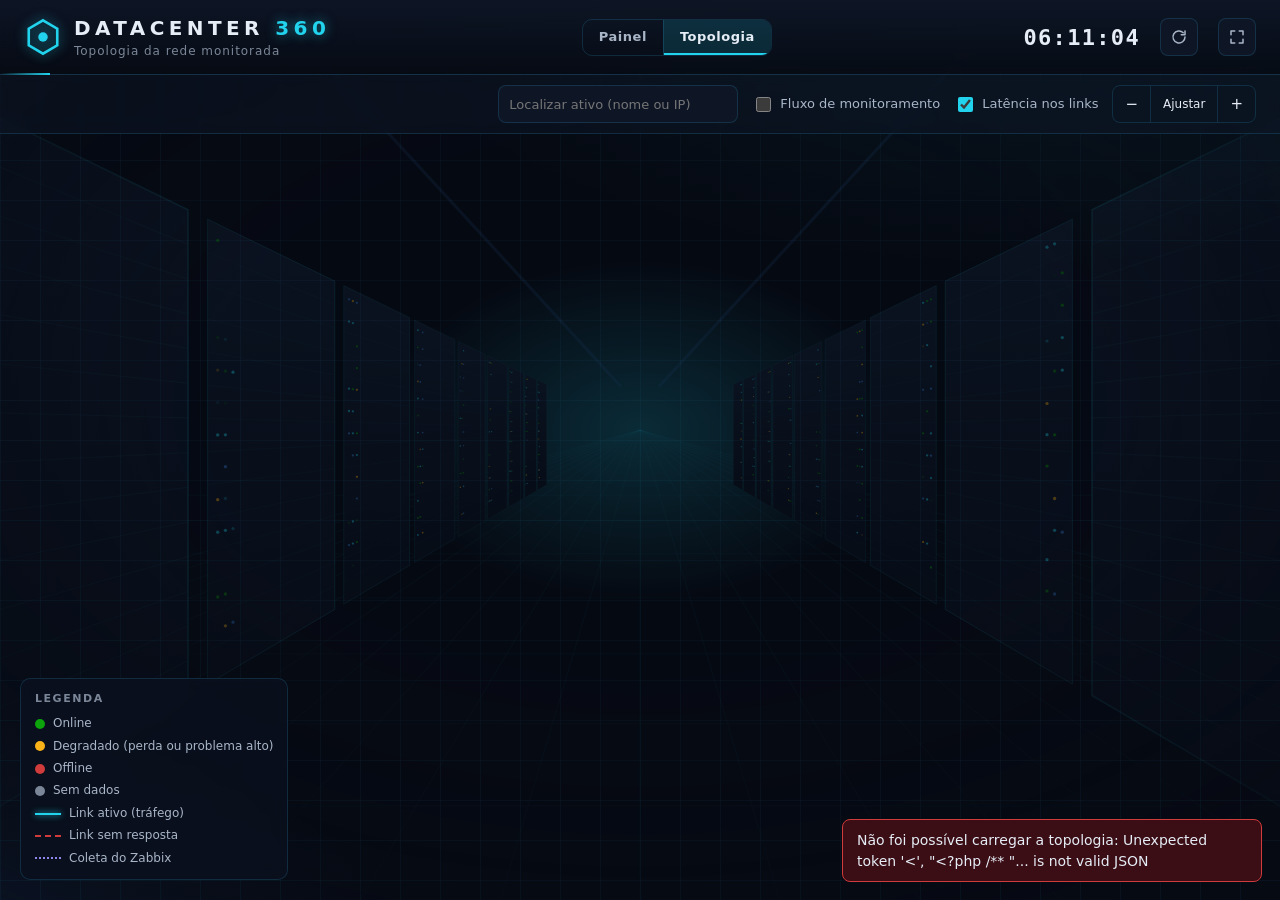
==== topologia.html @ ddb14ee2 "Topologia animada da rede monitorada Nova tela topologia.html: mapa em camadas (internet, gateway, s" ====
<!doctype html>
<html lang="pt-BR">
<head>
<meta charset="utf-8">
<meta name="viewport" content="width=device-width, initial-scale=1">
<title>DataCenter 360 · Topologia</title>
<link rel="icon" href="data:image/svg+xml,%3Csvg xmlns='http://www.w3.org/2000/svg' viewBox='0 0 32 32'%3E%3Cpath d='M16 2l12 7v14l-12 7-12-7V9z' fill='none' stroke='%2322d3ee' stroke-width='2.5'/%3E%3Ccircle cx='16' cy='16' r='4' fill='%2322d3ee'/%3E%3C/svg%3E">
<link rel="stylesheet" href="app.css">
<link rel="stylesheet" href="topologia.css">
</head>
<body class="topo-page">
<div class="grid-bg" aria-hidden="true"></div>

<header class="topbar">
  <div class="brand">
    <svg class="brand-mark" viewBox="0 0 32 32" aria-hidden="true"><path d="M16 2l12 7v14l-12 7-12-7V9z"/><circle cx="16" cy="16" r="4"/></svg>
    <div>
      <h1>DATACENTER <span>360</span></h1>
      <p>Topologia da rede monitorada</p>
    </div>
  </div>
  <nav class="views" aria-label="Telas">
    <a href="index.html">Painel</a>
    <a href="topologia.html" class="on" aria-current="page">Topologia</a>
  </nav>
  <div class="topbar-right">
    <div class="clock" id="clock">--:--:--</div>
    <button type="button" class="icon" id="reload" title="Atualizar agora" aria-label="Atualizar agora">
      <svg viewBox="0 0 24 24" aria-hidden="true"><path d="M20 12a8 8 0 1 1-2.34-5.66M20 4v5h-5"/></svg>
    </button>
    <button type="button" class="icon" id="fullscreen" title="Tela cheia (modo TV)" aria-label="Tela cheia">
      <svg viewBox="0 0 24 24" aria-hidden="true"><path d="M4 9V4h5M20 9V4h-5M4 15v5h5M20 15v5h-5"/></svg>
    </button>
  </div>
  <div class="countdown" aria-hidden="true"><span id="countdown"></span></div>
</header>

<div class="topo-toolbar">
  <div class="topo-summary" id="summary" aria-live="polite"></div>
  <div class="topo-actions">
    <input type="search" id="find" placeholder="Localizar ativo (nome ou IP)" aria-label="Localizar ativo">
    <label class="toggle"><input type="checkbox" id="monitorFlow"> Fluxo de monitoramento</label>
    <label class="toggle"><input type="checkbox" id="showLatency" checked> Latência nos links</label>
    <div class="zoom" role="group" aria-label="Zoom">
      <button type="button" id="zoomOut" aria-label="Diminuir zoom">−</button>
      <button type="button" id="zoomFit" title="Ajustar à tela">Ajustar</button>
      <button type="button" id="zoomIn" aria-label="Aumentar zoom">+</button>
    </div>
  </div>
</div>

<main class="topo-stage" id="stage">
  <svg id="map" role="img" aria-label="Mapa de topologia da rede" xmlns="http://www.w3.org/2000/svg">
    <defs>
      <filter id="glow" x="-50%" y="-50%" width="200%" height="200%">
        <feGaussianBlur stdDeviation="4" result="b"/><feMerge><feMergeNode in="b"/><feMergeNode in="SourceGraphic"/></feMerge>
      </filter>
      <radialGradient id="plate" cx="50%" cy="35%" r="70%">
        <stop offset="0" stop-color="#1b2c48"/><stop offset="1" stop-color="#0b1424"/>
      </radialGradient>
    </defs>
    <g id="viewport">
      <g id="zones"></g>
      <g id="linksLayer"></g>
      <g id="monitorLayer"></g>
      <g id="nodesLayer"></g>
    </g>
  </svg>

  <aside class="legend" aria-label="Legenda">
    <h3>Legenda</h3>
    <ul>
      <li><i class="dot good"></i>Online</li>
      <li><i class="dot warning"></i>Degradado (perda ou problema alto)</li>
      <li><i class="dot critical"></i>Offline</li>
      <li><i class="dot unknown"></i>Sem dados</li>
      <li><i class="line up"></i>Link ativo (tráfego)</li>
      <li><i class="line down"></i>Link sem resposta</li>
      <li><i class="line mon"></i>Coleta do Zabbix</li>
    </ul>
  </aside>

  <aside class="drawer" id="drawer" hidden aria-label="Detalhes do ativo">
    <button type="button" class="ghost small close" id="closeDrawer" aria-label="Fechar">✕</button>
    <div id="drawerBody"></div>
  </aside>
</main>

<div class="toast" id="toast" role="status" hidden></div>
<script src="topologia.js"></script>
</body>
</html>
---- app.css ----
/* DataCenter 360 — tema escuro de sala de operações (único tema: painel de parede) */
:root {
  color-scheme: dark;
  --page: #070b14;
  --surface: #0e1626;          /* superfície dos gráficos (validada com a paleta) */
  --surface-2: #121d31;
  --ring: rgba(56, 189, 248, 0.16);
  --ring-strong: rgba(56, 189, 248, 0.38);
  --accent: #22d3ee;           /* só cromo de interface, nunca dado */
  --text: #e6edf6;
  --text-2: #a9b6c8;
  --muted: #7b8798;
  --grid: #1c2a40;
  --axis: #2b3b55;

  /* séries categóricas (paleta de referência, passos do modo escuro) */
  --series-1: #3987e5;         /* alertas */
  --series-2: #d95926;         /* chamados */

  /* estados (reservados) */
  --good: #0ca30c;
  --warning: #fab219;
  --serious: #ec835a;
  --critical: #d03b3b;

  /* severidades do Zabbix (ordinais; sempre acompanhadas do nome) */
  --sev-0: #7b8798;
  --sev-1: #5598e7;
  --sev-2: #fab219;
  --sev-3: #ec835a;
  --sev-4: #d03b3b;
  --sev-5: #d55181;

  --radius: 10px;
  --font: system-ui, -apple-system, "Segoe UI", Roboto, sans-serif;
  --mono: ui-monospace, "SF Mono", "JetBrains Mono", Menlo, Consolas, monospace;
}

* { box-sizing: border-box; }
html, body { margin: 0; }
body {
  background: var(--page);
  color: var(--text);
  font: 14px/1.45 var(--font);
  min-height: 100vh;
  overflow-x: hidden;
}
.grid-bg::before { /* corredor de datacenter, bem transparente */
  content: ""; position: absolute; inset: 0;
  background: url("bg-datacenter.svg") center / cover no-repeat;
  opacity: 0.30;
  mask-image: radial-gradient(ellipse 85% 75% at 50% 45%, #000 40%, transparent 100%);
}
.grid-bg {
  position: fixed; inset: 0; z-index: -1; pointer-events: none;
  background:
    radial-gradient(1200px 600px at 80% -10%, rgba(34, 211, 238, 0.10), transparent 60%),
    radial-gradient(900px 500px at -10% 110%, rgba(57, 135, 229, 0.10), transparent 60%),
    linear-gradient(rgba(56, 189, 248, 0.05) 1px, transparent 1px) 0 0 / 40px 40px,
    linear-gradient(90deg, rgba(56, 189, 248, 0.05) 1px, transparent 1px) 0 0 / 40px 40px;
}

/* ---------- topo */
.topbar {
  display: flex; align-items: center; justify-content: space-between; gap: 16px;
  padding: 14px 24px; border-bottom: 1px solid var(--ring);
  background: linear-gradient(180deg, rgba(14, 22, 38, 0.95), rgba(7, 11, 20, 0.85));
  position: sticky; top: 0; z-index: 10; backdrop-filter: blur(8px);
}
.brand { display: flex; align-items: center; gap: 12px; }
.brand-mark { width: 38px; height: 38px; fill: none; stroke: var(--accent); stroke-width: 2.2;
  filter: drop-shadow(0 0 6px rgba(34, 211, 238, 0.6)); }
.brand-mark circle { fill: var(--accent); stroke: none; animation: pulse 2.4s ease-in-out infinite; transform-origin: center; }
.brand h1 { margin: 0; font-size: 20px; letter-spacing: 0.22em; font-weight: 700; }
.brand h1 span { color: var(--accent); text-shadow: 0 0 12px rgba(34, 211, 238, 0.55); }
.brand p { margin: 0; color: var(--muted); font-size: 12px; letter-spacing: 0.08em; }
.topbar-right { display: flex; align-items: center; gap: 20px; color: var(--text-2); font-size: 13px; }
.clock { font: 600 22px var(--mono); color: var(--text); letter-spacing: 0.06em; font-variant-numeric: tabular-nums; }
.live { display: flex; align-items: center; gap: 8px; }
.led { width: 10px; height: 10px; border-radius: 50%; background: var(--muted); box-shadow: 0 0 0 3px rgba(123, 135, 152, 0.15); }
.led.ok { background: var(--good); box-shadow: 0 0 10px var(--good); animation: pulse 2s ease-in-out infinite; }
.led.err { background: var(--critical); box-shadow: 0 0 10px var(--critical); }
.refresh select { margin-left: 6px; }
@keyframes pulse { 50% { opacity: 0.45; } }

/* ---------- filtros: uma linha acima dos gráficos */
.filters {
  display: flex; flex-wrap: wrap; align-items: flex-end; gap: 10px 14px;
  padding: 14px 24px; border-bottom: 1px solid var(--ring); background: rgba(14, 22, 38, 0.45); backdrop-filter: blur(6px);
}
.filters label { display: flex; flex-direction: column; gap: 4px; font-size: 11px; color: var(--muted);
  text-transform: uppercase; letter-spacing: 0.08em; }
.filters .grow { flex: 1 1 220px; }
input, select, button { font: 13px var(--font); color: var(--text); }
input, select {
  background: var(--surface); border: 1px solid var(--ring); border-radius: 8px; padding: 7px 10px; min-height: 34px;
}
input:focus, select:focus, button:focus-visible { outline: 2px solid var(--accent); outline-offset: 1px; }
input[type="date"]::-webkit-calendar-picker-indicator { filter: invert(0.8); }
button { cursor: pointer; border-radius: 8px; border: 1px solid var(--ring); background: var(--surface); padding: 7px 14px; min-height: 34px; }
button:hover { border-color: var(--ring-strong); background: var(--surface-2); }
button.primary { background: linear-gradient(180deg, #0e7490, #155e75); border-color: #22d3ee66; font-weight: 600; }
button.primary:hover { background: linear-gradient(180deg, #0891b2, #0e7490); }
button.ghost { background: transparent; }
button.small { min-height: 26px; padding: 3px 10px; font-size: 12px; }
.presets { display: flex; border: 1px solid var(--ring); border-radius: 8px; overflow: hidden; }
.presets button { border: 0; border-radius: 0; border-right: 1px solid var(--ring); background: transparent; color: var(--text-2); }
.presets button:last-child { border-right: 0; }
.presets button.on { background: rgba(34, 211, 238, 0.14); color: var(--text); font-weight: 600; }

/* ---------- grade do painel */
.dash { display: grid; grid-template-columns: repeat(12, minmax(0, 1fr)); gap: 16px; padding: 18px 24px 8px; }
.span-4 { grid-column: span 4; } .span-6 { grid-column: span 6; } .span-8 { grid-column: span 8; } .span-12 { grid-column: span 12; }
.panel {
  position: relative; background: linear-gradient(180deg, rgba(18, 29, 49, 0.66), rgba(14, 22, 38, 0.72));
  backdrop-filter: blur(6px) saturate(1.2); -webkit-backdrop-filter: blur(6px) saturate(1.2);
  border: 1px solid var(--ring); border-radius: var(--radius); padding: 14px 16px 12px; min-width: 0;
  box-shadow: inset 0 1px 0 rgba(255, 255, 255, 0.03), 0 10px 30px rgba(0, 0, 0, 0.25);
}
.panel::before { /* cantoneiras */
  content: ""; position: absolute; inset: -1px; border-radius: var(--radius); pointer-events: none;
  background:
    linear-gradient(var(--accent), var(--accent)) top left / 14px 2px no-repeat,
    linear-gradient(var(--accent), var(--accent)) top left / 2px 14px no-repeat,
    linear-gradient(var(--accent), var(--accent)) bottom right / 14px 2px no-repeat,
    linear-gradient(var(--accent), var(--accent)) bottom right / 2px 14px no-repeat;
  opacity: 0.55;
}
.panel > header { display: flex; align-items: baseline; justify-content: space-between; gap: 10px; margin-bottom: 8px; }
.panel > header.sub { margin-top: 14px; padding-top: 12px; border-top: 1px solid var(--grid); }
.panel h2 { margin: 0; font-size: 12px; font-weight: 600; letter-spacing: 0.14em; text-transform: uppercase; color: var(--text-2); }
.hint { color: var(--muted); font-size: 12px; }
.chart { width: 100%; height: 260px; }

/* ---------- KPIs */
.kpis { grid-column: span 12; display: grid; grid-template-columns: repeat(8, minmax(0, 1fr)); gap: 12px; }
.kpi {
  background: linear-gradient(180deg, rgba(18, 29, 49, 0.70), rgba(14, 22, 38, 0.76));
  backdrop-filter: blur(6px); -webkit-backdrop-filter: blur(6px);
  border: 1px solid var(--ring); border-radius: var(--radius); padding: 12px 14px; position: relative; overflow: hidden;
  text-align: left; min-height: 0; transition: transform 0.15s, border-color 0.15s, box-shadow 0.15s;
}
.kpi:hover { transform: translateY(-2px); border-color: var(--ring-strong); background: linear-gradient(180deg, rgba(22, 36, 60, 0.98), rgba(14, 22, 38, 0.98));
  box-shadow: 0 8px 24px rgba(34, 211, 238, 0.08); }
.kpi::after { content: ""; position: absolute; left: 0; right: 0; top: 0; height: 2px;
  background: linear-gradient(90deg, transparent, var(--accent), transparent); opacity: 0.6; }
.kpi h3 { margin: 0; font-size: 11px; color: var(--muted); letter-spacing: 0.12em; text-transform: uppercase; font-weight: 600; }
.kpi b { display: block; font-size: 30px; font-weight: 700; margin: 6px 0 2px; color: var(--text); letter-spacing: -0.01em; }
.kpi small { color: var(--text-2); font-size: 12px; display: flex; gap: 6px; align-items: center; flex-wrap: wrap; }
.tag { display: inline-flex; align-items: center; gap: 5px; }
.tag i { width: 8px; height: 8px; border-radius: 50%; display: inline-block; }

/* ---------- banco */
.gauges { display: grid; grid-template-columns: repeat(4, minmax(0, 1fr)); gap: 8px; }
.gauge { height: 210px; }
.db-stats { display: grid; grid-template-columns: repeat(5, minmax(0, 1fr)); gap: 8px; margin: 6px 0 0; }
.db-stats div { background: rgba(7, 11, 20, 0.5); border: 1px solid var(--grid); border-radius: 8px; padding: 8px 10px; }
.db-stats dt { font-size: 11px; color: var(--muted); text-transform: uppercase; letter-spacing: 0.08em; }
.db-stats dd { margin: 2px 0 0; font-size: 15px; font-weight: 600; overflow: hidden; text-overflow: ellipsis; white-space: nowrap; }

/* ---------- saúde e SLAs */
.health, .slas { list-style: none; margin: 0; padding: 0; display: grid; gap: 6px; }
.health li, .slas li { display: flex; align-items: center; justify-content: space-between; gap: 10px;
  padding: 8px 10px; border: 1px solid var(--grid); border-radius: 8px; background: rgba(7, 11, 20, 0.45); }
.state { display: inline-flex; align-items: center; gap: 6px; font-weight: 600; font-size: 12px; }
.state::before { content: ""; width: 9px; height: 9px; border-radius: 50%; background: currentColor; box-shadow: 0 0 8px currentColor; }
.state.good { color: var(--good); } .state.warning { color: var(--warning); }
.state.critical { color: var(--critical); } .state.unknown { color: var(--muted); }
.slas .bar { flex: 1; height: 6px; background: var(--grid); border-radius: 4px; position: relative; overflow: hidden; max-width: 120px; }
.slas .bar span { position: absolute; inset: 0 auto 0 0; background: var(--series-1); border-radius: 4px; }
.slas small { color: var(--muted); }

/* ---------- hosts */
.hostgrid { display: grid; grid-template-columns: repeat(auto-fill, minmax(190px, 1fr)); gap: 10px; }
.host {
  text-align: left; display: grid; gap: 4px; padding: 10px 12px; border-radius: 9px; border: 1px solid var(--grid);
  background: rgba(7, 11, 20, 0.5); position: relative; overflow: hidden;
}
.host:hover { border-color: var(--ring-strong); }
.host.sel { border-color: var(--accent); box-shadow: 0 0 0 1px var(--accent) inset; }
.host .top { display: flex; align-items: center; justify-content: space-between; gap: 8px; min-width: 0; }
.host .hn { font-weight: 600; white-space: nowrap; overflow: hidden; text-overflow: ellipsis; min-width: 0; }
.host .meta { color: var(--muted); font-size: 12px; display: flex; justify-content: space-between; gap: 8px; }
.host .state { font-size: 11px; flex: none; }
.host .avail { height: 4px; border-radius: 3px; background: var(--grid); overflow: hidden; }
.host .avail span { display: block; height: 100%; background: var(--series-1); border-radius: 3px; }

/* ---------- tabelas */
.table-wrap { max-height: 380px; overflow: auto; border: 1px solid var(--grid); border-radius: 8px; }
table { width: 100%; border-collapse: collapse; font-size: 13px; }
th, td { padding: 7px 10px; text-align: left; border-bottom: 1px solid var(--grid); white-space: nowrap; }
td.wrap { white-space: normal; min-width: 220px; }
th { position: sticky; top: 0; background: #0b1322; color: var(--muted); font-size: 11px; font-weight: 600;
  letter-spacing: 0.08em; text-transform: uppercase; z-index: 1; }
td.num, th.num { text-align: right; font-variant-numeric: tabular-nums; }
tbody tr:hover { background: rgba(34, 211, 238, 0.05); }
tbody tr.clickable { cursor: pointer; }
a { color: #7dd3fc; text-decoration: none; }
a:hover { text-decoration: underline; }
.sev { display: inline-flex; align-items: center; gap: 6px; font-weight: 600; font-size: 12px; color: var(--text); }
.sev i { width: 10px; height: 10px; border-radius: 3px; display: inline-block; }
.pill { display: inline-block; padding: 1px 8px; border-radius: 999px; font-size: 11px; border: 1px solid var(--grid); color: var(--text-2); }
.empty { color: var(--muted); padding: 18px; text-align: center; }

/* ---------- detalhe do chamado */
.detail-grid { display: grid; grid-template-columns: repeat(4, minmax(0, 1fr)); gap: 10px; }
.detail-grid div { background: rgba(7, 11, 20, 0.5); border: 1px solid var(--grid); border-radius: 8px; padding: 8px 10px; }
.detail-grid dt { font-size: 11px; color: var(--muted); text-transform: uppercase; letter-spacing: 0.08em; }
.detail-grid dd { margin: 2px 0 0; font-weight: 600; }
.timeline-list { list-style: none; margin: 12px 0 0; padding: 0 0 0 14px; border-left: 2px solid var(--ring-strong); display: grid; gap: 8px; }
.timeline-list li { position: relative; color: var(--text-2); }
.timeline-list li::before { content: ""; position: absolute; left: -20px; top: 6px; width: 10px; height: 10px; border-radius: 50%;
  background: var(--accent); box-shadow: 0 0 8px var(--accent); }
.timeline-list b { color: var(--text); }

.foot { display: flex; flex-wrap: wrap; justify-content: space-between; gap: 8px 20px; padding: 8px 24px 20px; color: var(--muted); font-size: 12px; }
.toast { position: fixed; bottom: 18px; right: 18px; background: #3b0d14; border: 1px solid var(--critical); color: var(--text);
  padding: 10px 14px; border-radius: 8px; max-width: 420px; z-index: 20; }

/* ---------- responsivo */
@media (max-width: 1400px) {
  .kpis { grid-template-columns: repeat(4, minmax(0, 1fr)); }
  .db-stats { grid-template-columns: repeat(3, minmax(0, 1fr)); }
}
@media (max-width: 1100px) {
  .span-4, .span-6, .span-8 { grid-column: span 12; }
}
@media (max-width: 700px) {
  .topbar, .filters, .dash, .foot { padding-left: 16px; padding-right: 16px; }
  .topbar { flex-wrap: wrap; }
  .kpis { grid-template-columns: repeat(2, minmax(0, 1fr)); }
  .gauges { grid-template-columns: repeat(2, minmax(0, 1fr)); }
  .db-stats, .detail-grid { grid-template-columns: repeat(2, minmax(0, 1fr)); }
  .kpi b { font-size: 24px; }
}
@media (prefers-reduced-motion: reduce) { * { animation: none !important; } }

/* ---------- sistemas integrados (logotipos) */
.topbar { flex-wrap: wrap; }
.sources { display: flex; align-items: center; gap: 10px; }
.source {
  display: flex; align-items: center; gap: 10px; padding: 6px 12px; border-radius: 10px;
  border: 1px solid var(--ring); background: rgba(7, 11, 20, 0.6); color: var(--text-2); text-decoration: none;
  transition: border-color 0.15s, box-shadow 0.15s;
}
.source:hover { border-color: var(--ring-strong); box-shadow: 0 0 18px rgba(34, 211, 238, 0.12); text-decoration: none; }
.source img { display: block; height: 22px; width: auto; }
.source .ver { display: flex; align-items: center; gap: 6px; font: 600 12px var(--mono); color: var(--text); }
.link-flow { display: flex; gap: 4px; }
.link-flow i { width: 6px; height: 6px; border-radius: 50%; background: var(--accent); opacity: 0.25; animation: flow 1.4s infinite; }
.link-flow i:nth-child(2) { animation-delay: 0.2s; }
.link-flow i:nth-child(3) { animation-delay: 0.4s; }
@keyframes flow { 30% { opacity: 1; box-shadow: 0 0 8px var(--accent); } }

/* ---------- botões de ícone e contagem regressiva */
button.icon { width: 34px; padding: 0; display: grid; place-items: center; }
button.icon svg { width: 18px; height: 18px; fill: none; stroke: var(--text-2); stroke-width: 2; stroke-linecap: round; stroke-linejoin: round; }
button.icon:hover svg { stroke: var(--accent); }
button.icon.spin svg { animation: spin 0.8s linear infinite; }
@keyframes spin { to { transform: rotate(360deg); } }
.countdown { position: absolute; left: 0; right: 0; bottom: -1px; height: 2px; background: transparent; }
.countdown span { display: block; height: 100%; width: 0; background: linear-gradient(90deg, transparent, var(--accent)); }

/* ---------- ticker de problemas */
.ticker { display: flex; align-items: stretch; border-bottom: 1px solid var(--ring); background: rgba(7, 11, 20, 0.75); height: 36px; overflow: hidden; }
.ticker-label { display: flex; align-items: center; gap: 8px; padding: 0 16px 0 24px; font: 700 11px var(--font); letter-spacing: 0.16em;
  color: var(--text); background: linear-gradient(90deg, rgba(208, 59, 59, 0.22), transparent); white-space: nowrap; }
.ticker-track { flex: 1; overflow: hidden; position: relative;
  mask-image: linear-gradient(90deg, transparent, #000 40px, #000 calc(100% - 40px), transparent); }
.ticker-move { display: inline-flex; gap: 36px; white-space: nowrap; align-items: center; height: 100%; padding-left: 100%;
  animation: ticker var(--ticker-time, 60s) linear infinite; }
.ticker:hover .ticker-move { animation-play-state: paused; }
.ticker-item { display: inline-flex; align-items: center; gap: 8px; color: var(--text-2); font-size: 13px; cursor: pointer; background: none; border: 0; padding: 0; min-height: 0; }
.ticker-item:hover { color: var(--text); background: none; }
.ticker-item b { color: var(--text); font-weight: 600; }
.ticker-item i { width: 9px; height: 9px; border-radius: 2px; display: inline-block; }
.ticker-item em { font-style: normal; color: var(--muted); font-family: var(--mono); font-size: 12px; }
@keyframes ticker { to { transform: translateX(-100%); } }

/* ---------- chips de filtro */
.chips { display: flex; flex-wrap: wrap; gap: 6px; margin-bottom: 10px; }
.chip { display: inline-flex; align-items: center; gap: 6px; min-height: 28px; padding: 3px 10px; border-radius: 999px; font-size: 12px;
  border: 1px solid var(--grid); background: rgba(7, 11, 20, 0.5); color: var(--text-2); }
.chip i { width: 9px; height: 9px; border-radius: 2px; display: inline-block; }
.chip b { font-variant-numeric: tabular-nums; color: var(--text); }
.chip.on { border-color: var(--accent); background: rgba(34, 211, 238, 0.12); color: var(--text); }
.chip.clear { border-style: dashed; }
.chip[disabled] { opacity: 0.4; cursor: default; }

/* ---------- ordenação */
th[data-key] { cursor: pointer; user-select: none; }
th[data-key]:hover { color: var(--text); }
th[data-key].asc::after { content: " ▲"; color: var(--accent); }
th[data-key].desc::after { content: " ▼"; color: var(--accent); }

/* ---------- destaque ao rolar até uma seção */
.panel.flash { animation: flash 1.2s ease-out; }
@keyframes flash { 0% { box-shadow: 0 0 0 2px var(--accent), 0 0 30px rgba(34, 211, 238, 0.35); } 100% { box-shadow: 0 10px 30px rgba(0, 0, 0, 0.25); } }

@media (max-width: 1100px) { .sources { order: 3; width: 100%; justify-content: center; } }
@media (max-width: 700px) { .ticker-label { padding-left: 16px; } .source img { height: 18px; } }

/* ---------- altura única para todos os controles (Safari usa aparência nativa) */
:root { --control-h: 38px; }
input, select, .filters button, .topbar select, .presets {
  height: var(--control-h); min-height: var(--control-h); line-height: normal;
}
input, select { -webkit-appearance: none; appearance: none; padding-top: 0; padding-bottom: 0; }
input[type="search"]::-webkit-search-decoration { -webkit-appearance: none; }
input[type="date"] { display: inline-flex; align-items: center; }
select {
  padding-right: 32px; cursor: pointer;
  background-image: url("data:image/svg+xml,%3Csvg xmlns='http://www.w3.org/2000/svg' viewBox='0 0 12 12'%3E%3Cpath d='M3 4.5l3 3 3-3' fill='none' stroke='%23a9b6c8' stroke-width='1.6' stroke-linecap='round' stroke-linejoin='round'/%3E%3C/svg%3E");
  background-repeat: no-repeat; background-position: right 10px center; background-size: 12px;
}
.presets button { height: 100%; min-height: 0; }
.filters { align-items: flex-end; }
.filters button { display: inline-flex; align-items: center; }
button.icon { height: var(--control-h); width: var(--control-h); min-height: var(--control-h); }
---- topologia.css ----
/* DataCenter 360 — topologia (complementa app.css) */
.topo-page { height: 100vh; display: flex; flex-direction: column; overflow: hidden; }

/* abas Painel / Topologia (também usadas no index) */
.views { display: flex; border: 1px solid var(--ring); border-radius: 10px; overflow: hidden; }
.views a { padding: 8px 16px; color: var(--text-2); text-decoration: none; font-size: 13px; font-weight: 600; letter-spacing: 0.04em; }
.views a + a { border-left: 1px solid var(--ring); }
.views a:hover { color: var(--text); background: rgba(34, 211, 238, 0.06); text-decoration: none; }
.views a.on { color: var(--text); background: rgba(34, 211, 238, 0.14); box-shadow: inset 0 -2px 0 var(--accent); }

.topo-toolbar {
  display: flex; flex-wrap: wrap; align-items: center; justify-content: space-between; gap: 10px 18px;
  padding: 10px 24px; border-bottom: 1px solid var(--ring); background: rgba(14, 22, 38, 0.5); backdrop-filter: blur(6px);
}
.topo-summary { display: flex; flex-wrap: wrap; gap: 8px; }
.topo-summary .chip { cursor: default; }
.topo-actions { display: flex; flex-wrap: wrap; align-items: center; gap: 10px 14px; }
.topo-actions input[type="search"] { width: 240px; }
.toggle { display: inline-flex; align-items: center; gap: 6px; color: var(--text-2); font-size: 13px; cursor: pointer; user-select: none; }
.toggle input { -webkit-appearance: auto; appearance: auto; height: auto; min-height: 0; accent-color: var(--accent); width: 15px; height: 15px; }
.zoom { display: flex; border: 1px solid var(--ring); border-radius: 8px; overflow: hidden; height: var(--control-h); }
.zoom button { border: 0; border-radius: 0; height: 100%; min-height: 0; background: transparent; padding: 0 12px; font-size: 15px; }
.zoom button + button { border-left: 1px solid var(--ring); }
.zoom #zoomFit { font-size: 12px; }

.topo-stage { position: relative; flex: 1; min-height: 0; }
#map { width: 100%; height: 100%; display: block; cursor: grab; touch-action: none; }
#map.dragging { cursor: grabbing; }

/* ---------- zonas */
.zone rect { fill: rgba(14, 22, 38, 0.35); stroke: rgba(56, 189, 248, 0.18); stroke-dasharray: 4 6; rx: 18; }
.zone text { fill: var(--muted); font: 600 12px var(--font); letter-spacing: 0.18em; text-transform: uppercase; }

/* ---------- links */
.link { transition: opacity 0.2s; }
.link .base { fill: none; stroke-width: 2.4; stroke-linecap: round; }
.link .flow { fill: none; stroke-width: 2.4; stroke-linecap: round; stroke-dasharray: 3 15; animation: flow var(--flow-speed, 1.4s) linear infinite; }
.link.online .base { stroke: rgba(34, 211, 238, 0.35); }
.link.online .flow { stroke: #22d3ee; filter: drop-shadow(0 0 3px #22d3ee); }
.link.degradado .base { stroke: rgba(250, 178, 25, 0.35); }
.link.degradado .flow { stroke: var(--warning); --flow-speed: 2.6s; }
.link.offline .base { stroke: var(--critical); stroke-dasharray: 6 7; opacity: 0.75; }
.link.offline .flow, .link.desconhecido .flow { display: none; }
.link.desconhecido .base { stroke: var(--muted); stroke-dasharray: 2 6; opacity: 0.6; }
.link .packet { fill: #e6faff; filter: url(#glow); }
.link.degradado .packet { fill: var(--warning); }
.link.offline .packet, .link.desconhecido .packet { display: none; }
.link .break { fill: var(--critical); font: 700 14px var(--font); text-anchor: middle; dominant-baseline: central; animation: blink 1.2s ease-in-out infinite; }
.link .lat rect { fill: #08111f; stroke: rgba(56, 189, 248, 0.35); rx: 8; }
.link .lat text { fill: var(--text-2); font: 600 10px var(--mono); text-anchor: middle; dominant-baseline: central; }
.no-latency .link .lat { display: none; }
.link.core .base { stroke-width: 4; }
.link.core .flow { stroke-width: 3; }
@keyframes flow { to { stroke-dashoffset: -36; } }
@keyframes blink { 50% { opacity: 0.25; } }

/* fluxo de coleta do Zabbix */
.mon path { fill: none; stroke: rgba(144, 133, 233, 0.35); stroke-width: 1.4; stroke-dasharray: 2 8; animation: flow 2.4s linear infinite reverse; }
.mon circle { fill: #9085e9; filter: url(#glow); }

/* ---------- nós */
.node { cursor: pointer; transition: opacity 0.2s; }
.node .ring { fill: url(#plate); stroke-width: 2.5; }
.node .halo { fill: none; stroke-width: 2; }
.node .icon { fill: none; stroke: var(--text); stroke-width: 1.8; stroke-linecap: round; stroke-linejoin: round; }
.node .icon .fill { fill: var(--text); stroke: none; }
.node .name { fill: var(--text); font: 600 13px var(--font); text-anchor: middle; }
.node .ip { fill: var(--muted); font: 500 11px var(--mono); text-anchor: middle; }
.node .st { font: 700 10px var(--font); text-anchor: middle; letter-spacing: 0.08em; text-transform: uppercase; }
.node .badge circle { stroke: #070b14; stroke-width: 2; }
.node .badge text { fill: #070b14; font: 700 11px var(--font); text-anchor: middle; dominant-baseline: central; }
.node.online .ring { stroke: var(--good); }
.node.online .halo { stroke: var(--good); }
.node.online .st { fill: var(--good); }
.node.degradado .ring { stroke: var(--warning); }
.node.degradado .halo { stroke: var(--warning); }
.node.degradado .st { fill: var(--warning); }
.node.offline .ring { stroke: var(--critical); }
.node.offline .halo { stroke: var(--critical); }
.node.offline .st { fill: var(--critical); }
.node.offline .icon { stroke: #f3b4b4; }
.node.desconhecido .ring { stroke: var(--muted); stroke-dasharray: 4 4; }
.node.desconhecido .st { fill: var(--muted); }
.node:hover .ring, .node.sel .ring { stroke-width: 4; filter: url(#glow); }
.node.found .ring { stroke: var(--accent); stroke-width: 4; filter: url(#glow); }

/* foco: ao passar o mouse, o caminho até a internet fica em destaque */
#map.focus .node:not(.hl), #map.focus .link:not(.hl) { opacity: 0.18; }
#map.focus .mon { opacity: 0.1; }

/* ---------- legenda e painel lateral */
.legend {
  position: absolute; left: 20px; bottom: 20px; padding: 12px 14px; border-radius: 10px; border: 1px solid var(--ring);
  background: rgba(10, 17, 30, 0.82); backdrop-filter: blur(8px); font-size: 12px; color: var(--text-2); pointer-events: none;
}
.legend h3 { margin: 0 0 8px; font-size: 11px; letter-spacing: 0.14em; text-transform: uppercase; color: var(--muted); }
.legend ul { list-style: none; margin: 0; padding: 0; display: grid; gap: 5px; }
.legend li { display: flex; align-items: center; gap: 8px; }
.legend .dot { width: 10px; height: 10px; border-radius: 50%; display: inline-block; }
.dot.good { background: var(--good); } .dot.warning { background: var(--warning); }
.dot.critical { background: var(--critical); } .dot.unknown { background: var(--muted); }
.legend .line { width: 26px; height: 0; border-top: 2px solid; display: inline-block; }
.line.up { border-color: #22d3ee; box-shadow: 0 0 6px #22d3ee; }
.line.down { border-color: var(--critical); border-top-style: dashed; }
.line.mon { border-color: #9085e9; border-top-style: dotted; }

.drawer {
  position: absolute; top: 16px; right: 16px; bottom: 16px; width: 360px; max-width: calc(100% - 32px); overflow: auto;
  padding: 18px; border-radius: 12px; border: 1px solid var(--ring-strong);
  background: rgba(10, 17, 30, 0.92); backdrop-filter: blur(10px); box-shadow: 0 20px 60px rgba(0, 0, 0, 0.5);
}
.drawer .close { position: absolute; top: 12px; right: 12px; }
.drawer h2 { margin: 0 32px 4px 0; font-size: 18px; }
.drawer .sub { color: var(--muted); font: 12px var(--mono); margin-bottom: 12px; }
.drawer dl { display: grid; grid-template-columns: 1fr 1fr; gap: 8px; margin: 12px 0; }
.drawer dl div { background: rgba(7, 11, 20, 0.6); border: 1px solid var(--grid); border-radius: 8px; padding: 8px 10px; }
.drawer dt { font-size: 10px; color: var(--muted); text-transform: uppercase; letter-spacing: 0.08em; }
.drawer dd { margin: 2px 0 0; font-weight: 600; font-size: 13px; overflow-wrap: anywhere; }
.drawer h3 { font-size: 11px; letter-spacing: 0.14em; text-transform: uppercase; color: var(--muted); margin: 16px 0 8px; }
.drawer ul.probs { list-style: none; margin: 0; padding: 0; display: grid; gap: 6px; }
.drawer ul.probs li { padding: 8px 10px; border: 1px solid var(--grid); border-radius: 8px; background: rgba(7, 11, 20, 0.5); font-size: 13px; }
.drawer .actions { display: flex; flex-wrap: wrap; gap: 8px; margin-top: 16px; }
.drawer .actions a { display: inline-flex; align-items: center; height: 34px; padding: 0 12px; border-radius: 8px; border: 1px solid var(--ring); background: var(--surface); color: var(--text); font-size: 13px; }
.drawer .actions a:hover { border-color: var(--ring-strong); text-decoration: none; }
.tags { display: flex; flex-wrap: wrap; gap: 6px; }

@media (max-width: 900px) {
  .legend { display: none; }
  .topo-actions input[type="search"] { width: 100%; }
}
@media (prefers-reduced-motion: reduce) {
  .link .flow, .mon path { animation: none !important; }
  .node .halo { display: none; }
  .link .packet, .mon circle { display: none; }
}
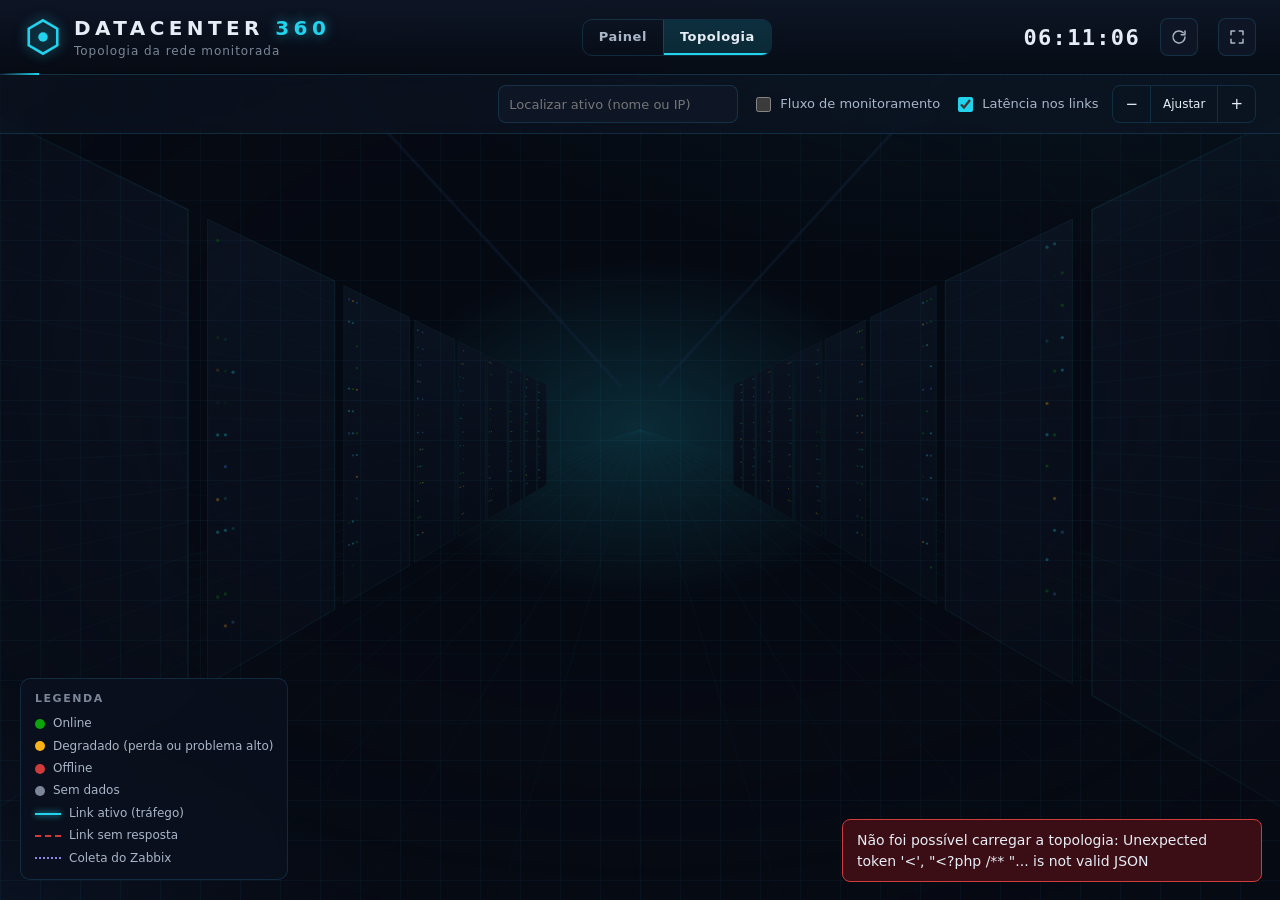
==== commit 7e6bf9aa: "Topologia: ícones maiores com logotipos animados Cada ativo exibe o logotipo da sua tecnologia (Simp" ====
--- a/topologia.html
+++ b/topologia.html
@@ -87,6 +87,7 @@
 </main>
 
 <div class="toast" id="toast" role="status" hidden></div>
+<script src="logos.js"></script>
 <script src="topologia.js"></script>
 </body>
 </html>
--- a/topologia.css
+++ b/topologia.css
@@ -133,3 +133,17 @@
   .node .halo { display: none; }
   .link .packet, .mon circle { display: none; }
 }
+
+/* ---------- ícones maiores com logotipos animados */
+.node .orbit { fill: none; stroke-width: 2; stroke-linecap: round; opacity: 0.85; }
+.node.online .orbit { stroke: var(--good); }
+.node.degradado .orbit { stroke: var(--warning); }
+.node.offline .orbit { stroke: var(--critical); opacity: 0.6; }
+.node.desconhecido .orbit { stroke: var(--muted); opacity: 0.4; }
+.node .logo { filter: drop-shadow(0 0 6px rgba(255, 255, 255, 0.18)); }
+.node.offline .logo { opacity: 0.45; filter: grayscale(0.7); }
+.node.desconhecido .logo { opacity: 0.55; }
+.node .name { font-size: 14px; }
+.node .ip { font-size: 11.5px; }
+.node .badge text { font-size: 12px; }
+@media (prefers-reduced-motion: reduce) { .node .orbit { display: none; } }
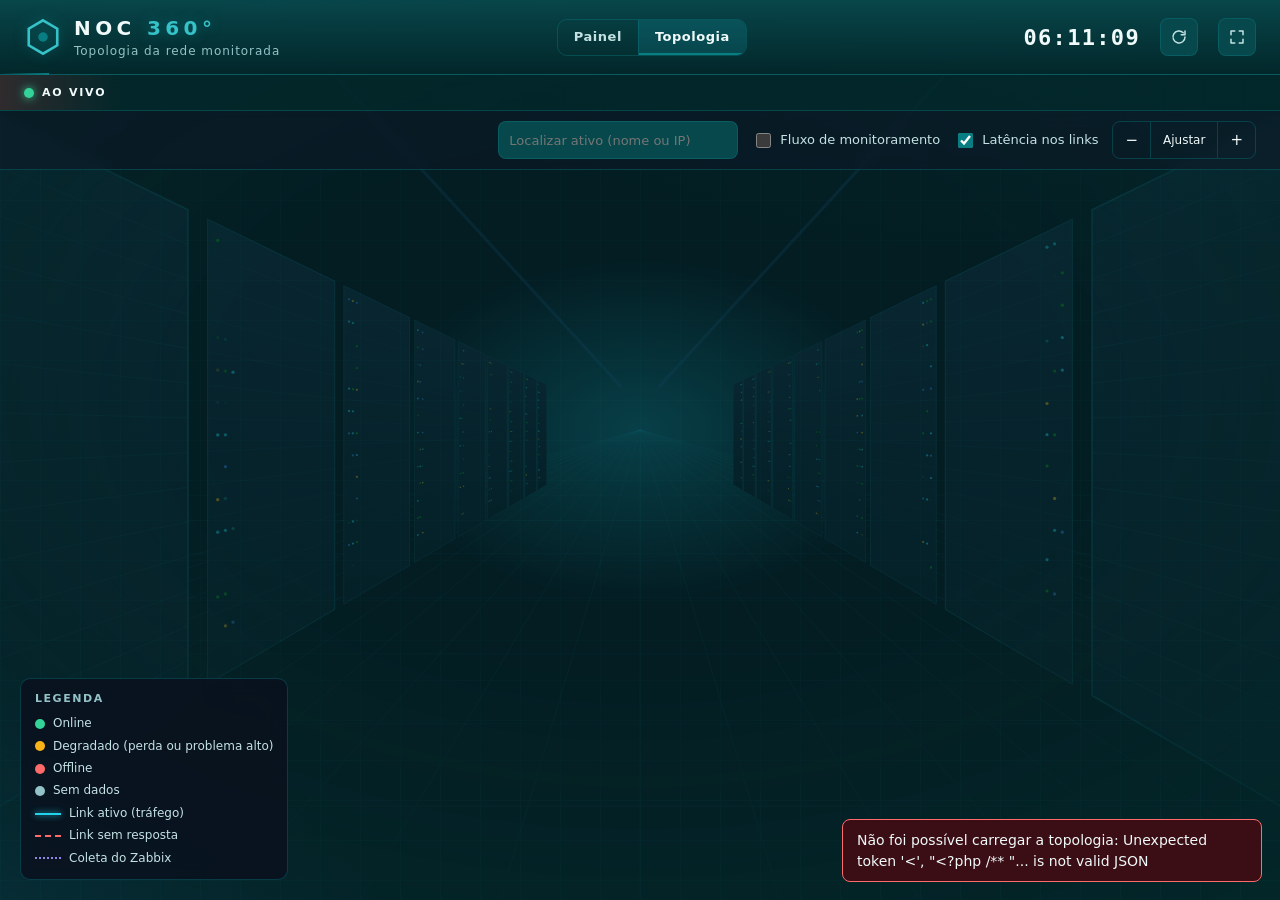
==== commit e6c0df5f: "NOC 360 1.1.0: painel por cliente, gaveta lateral, quadros por status e compatível com GLPI 11 e 12 " ====
--- a/topologia.html
+++ b/topologia.html
@@ -3,7 +3,7 @@
 <head>
 <meta charset="utf-8">
 <meta name="viewport" content="width=device-width, initial-scale=1">
-<title>DataCenter 360 · Topologia</title>
+<title>NOC 360° · Topologia</title>
 <link rel="icon" href="data:image/svg+xml,%3Csvg xmlns='http://www.w3.org/2000/svg' viewBox='0 0 32 32'%3E%3Cpath d='M16 2l12 7v14l-12 7-12-7V9z' fill='none' stroke='%2322d3ee' stroke-width='2.5'/%3E%3Ccircle cx='16' cy='16' r='4' fill='%2322d3ee'/%3E%3C/svg%3E">
 <link rel="stylesheet" href="app.css">
 <link rel="stylesheet" href="topologia.css">
@@ -15,7 +15,7 @@
   <div class="brand">
     <svg class="brand-mark" viewBox="0 0 32 32" aria-hidden="true"><path d="M16 2l12 7v14l-12 7-12-7V9z"/><circle cx="16" cy="16" r="4"/></svg>
     <div>
-      <h1>DATACENTER <span>360</span></h1>
+      <h1>NOC <span>360°</span></h1>
       <p>Topologia da rede monitorada</p>
     </div>
   </div>
@@ -34,6 +34,11 @@
   </div>
   <div class="countdown" aria-hidden="true"><span id="countdown"></span></div>
 </header>
+
+<div class="ticker" id="ticker" aria-label="Problemas ativos em tempo real">
+  <span class="ticker-label"><span class="led ok"></span>AO VIVO</span>
+  <div class="ticker-track"><div class="ticker-move" id="tickerMove"></div></div>
+</div>
 
 <div class="topo-toolbar">
   <div class="topo-summary" id="summary" aria-live="polite"></div>
@@ -87,7 +92,12 @@
 </main>
 
 <div class="toast" id="toast" role="status" hidden></div>
+<script>
+// com topology_url no config.php, a topologia é a de outro painel (ex.: mapa de Sistemas Internos) dentro desta moldura
+fetch('api.php?action=topo', { cache: 'no-store' }).then((r) => r.json()).then((r) => { if (r && r.url) location.replace('topologia-embed.html'); }).catch(() => {});
+</script>
 <script src="logos.js"></script>
+<script src="ticker.js"></script>
 <script src="topologia.js"></script>
 </body>
 </html>
--- a/app.css
+++ b/app.css
@@ -1,35 +1,36 @@
 /* DataCenter 360 — tema escuro de sala de operações (único tema: painel de parede) */
 :root {
   color-scheme: dark;
-  --page: #070b14;
-  --surface: #0e1626;          /* superfície dos gráficos (validada com a paleta) */
-  --surface-2: #121d31;
-  --ring: rgba(56, 189, 248, 0.16);
-  --ring-strong: rgba(56, 189, 248, 0.38);
-  --accent: #22d3ee;           /* só cromo de interface, nunca dado */
-  --text: #e6edf6;
-  --text-2: #a9b6c8;
-  --muted: #7b8798;
-  --grid: #1c2a40;
-  --axis: #2b3b55;
+  --page: #04282b;
+  --surface: #07484c;          /* superfície dos gráficos (validada com a paleta) */
+  --surface-2: #0a5559;
+  --ring: rgba(8, 126, 131, 0.38);
+  --ring-strong: rgba(8, 126, 131, 0.85);
+  --accent: #087E83;
+  --accent-text: #35c2c8;           /* só cromo de interface, nunca dado */
+  --text: #f1fafa;
+  --text-2: #c4e2e4;
+  --muted: #93c3c6;
+  --grid: #0f6a6f;
+  --axis: #178087;
 
   /* séries categóricas (paleta de referência, passos do modo escuro) */
   --series-1: #3987e5;         /* alertas */
   --series-2: #d95926;         /* chamados */
 
   /* estados (reservados) */
-  --good: #0ca30c;
+  --good: #34d399;
   --warning: #fab219;
-  --serious: #ec835a;
-  --critical: #d03b3b;
+  --serious: #ff9d73;
+  --critical: #ff6b6b;
 
   /* severidades do Zabbix (ordinais; sempre acompanhadas do nome) */
-  --sev-0: #7b8798;
+  --sev-0: #93c3c6;
   --sev-1: #5598e7;
   --sev-2: #fab219;
-  --sev-3: #ec835a;
-  --sev-4: #d03b3b;
-  --sev-5: #d55181;
+  --sev-3: #ff9d73;
+  --sev-4: #ff6b6b;
+  --sev-5: #ff7aa8;
 
   --radius: 10px;
   --font: system-ui, -apple-system, "Segoe UI", Roboto, sans-serif;
@@ -54,25 +55,25 @@
 .grid-bg {
   position: fixed; inset: 0; z-index: -1; pointer-events: none;
   background:
-    radial-gradient(1200px 600px at 80% -10%, rgba(34, 211, 238, 0.10), transparent 60%),
+    radial-gradient(1200px 600px at 80% -10%, rgba(8, 126, 131, 0.10), transparent 60%),
     radial-gradient(900px 500px at -10% 110%, rgba(57, 135, 229, 0.10), transparent 60%),
-    linear-gradient(rgba(56, 189, 248, 0.05) 1px, transparent 1px) 0 0 / 40px 40px,
-    linear-gradient(90deg, rgba(56, 189, 248, 0.05) 1px, transparent 1px) 0 0 / 40px 40px;
+    linear-gradient(rgba(8, 126, 131, 0.05) 1px, transparent 1px) 0 0 / 40px 40px,
+    linear-gradient(90deg, rgba(8, 126, 131, 0.05) 1px, transparent 1px) 0 0 / 40px 40px;
 }
 
 /* ---------- topo */
 .topbar {
   display: flex; align-items: center; justify-content: space-between; gap: 16px;
   padding: 14px 24px; border-bottom: 1px solid var(--ring);
-  background: linear-gradient(180deg, rgba(14, 22, 38, 0.95), rgba(7, 11, 20, 0.85));
+  background: linear-gradient(180deg, rgba(8, 72, 76, 0.95), rgba(3, 40, 43, 0.85));
   position: sticky; top: 0; z-index: 10; backdrop-filter: blur(8px);
 }
 .brand { display: flex; align-items: center; gap: 12px; }
-.brand-mark { width: 38px; height: 38px; fill: none; stroke: var(--accent); stroke-width: 2.2;
-  filter: drop-shadow(0 0 6px rgba(34, 211, 238, 0.6)); }
+.brand-mark { width: 38px; height: 38px; fill: none; stroke: var(--accent-text); stroke-width: 2.2;
+  filter: drop-shadow(0 0 6px rgba(8, 126, 131, 0.6)); }
 .brand-mark circle { fill: var(--accent); stroke: none; animation: pulse 2.4s ease-in-out infinite; transform-origin: center; }
 .brand h1 { margin: 0; font-size: 20px; letter-spacing: 0.22em; font-weight: 700; }
-.brand h1 span { color: var(--accent); text-shadow: 0 0 12px rgba(34, 211, 238, 0.55); }
+.brand h1 span { color: var(--accent-text); text-shadow: 0 0 12px rgba(8, 126, 131, 0.55); }
 .brand p { margin: 0; color: var(--muted); font-size: 12px; letter-spacing: 0.08em; }
 .topbar-right { display: flex; align-items: center; gap: 20px; color: var(--text-2); font-size: 13px; }
 .clock { font: 600 22px var(--mono); color: var(--text); letter-spacing: 0.06em; font-variant-numeric: tabular-nums; }
@@ -86,7 +87,7 @@
 /* ---------- filtros: uma linha acima dos gráficos */
 .filters {
   display: flex; flex-wrap: wrap; align-items: flex-end; gap: 10px 14px;
-  padding: 14px 24px; border-bottom: 1px solid var(--ring); background: rgba(14, 22, 38, 0.45); backdrop-filter: blur(6px);
+  padding: 14px 24px; border-bottom: 1px solid var(--ring); background: rgba(8, 72, 76, 0.45); backdrop-filter: blur(6px);
 }
 .filters label { display: flex; flex-direction: column; gap: 4px; font-size: 11px; color: var(--muted);
   text-transform: uppercase; letter-spacing: 0.08em; }
@@ -99,20 +100,20 @@
 input[type="date"]::-webkit-calendar-picker-indicator { filter: invert(0.8); }
 button { cursor: pointer; border-radius: 8px; border: 1px solid var(--ring); background: var(--surface); padding: 7px 14px; min-height: 34px; }
 button:hover { border-color: var(--ring-strong); background: var(--surface-2); }
-button.primary { background: linear-gradient(180deg, #0e7490, #155e75); border-color: #22d3ee66; font-weight: 600; }
+button.primary { background: linear-gradient(180deg, #0a9298, #087E83); border-color: #087E83; font-weight: 600; }
 button.primary:hover { background: linear-gradient(180deg, #0891b2, #0e7490); }
 button.ghost { background: transparent; }
 button.small { min-height: 26px; padding: 3px 10px; font-size: 12px; }
 .presets { display: flex; border: 1px solid var(--ring); border-radius: 8px; overflow: hidden; }
 .presets button { border: 0; border-radius: 0; border-right: 1px solid var(--ring); background: transparent; color: var(--text-2); }
 .presets button:last-child { border-right: 0; }
-.presets button.on { background: rgba(34, 211, 238, 0.14); color: var(--text); font-weight: 600; }
+.presets button.on { background: rgba(8, 126, 131, 0.14); color: var(--text); font-weight: 600; }
 
 /* ---------- grade do painel */
 .dash { display: grid; grid-template-columns: repeat(12, minmax(0, 1fr)); gap: 16px; padding: 18px 24px 8px; }
 .span-4 { grid-column: span 4; } .span-6 { grid-column: span 6; } .span-8 { grid-column: span 8; } .span-12 { grid-column: span 12; }
 .panel {
-  position: relative; background: linear-gradient(180deg, rgba(18, 29, 49, 0.66), rgba(14, 22, 38, 0.72));
+  position: relative; background: linear-gradient(180deg, rgba(10, 86, 90, 0.66), rgba(8, 72, 76, 0.72));
   backdrop-filter: blur(6px) saturate(1.2); -webkit-backdrop-filter: blur(6px) saturate(1.2);
   border: 1px solid var(--ring); border-radius: var(--radius); padding: 14px 16px 12px; min-width: 0;
   box-shadow: inset 0 1px 0 rgba(255, 255, 255, 0.03), 0 10px 30px rgba(0, 0, 0, 0.25);
@@ -135,13 +136,13 @@
 /* ---------- KPIs */
 .kpis { grid-column: span 12; display: grid; grid-template-columns: repeat(8, minmax(0, 1fr)); gap: 12px; }
 .kpi {
-  background: linear-gradient(180deg, rgba(18, 29, 49, 0.70), rgba(14, 22, 38, 0.76));
+  background: linear-gradient(180deg, rgba(10, 86, 90, 0.70), rgba(8, 72, 76, 0.76));
   backdrop-filter: blur(6px); -webkit-backdrop-filter: blur(6px);
   border: 1px solid var(--ring); border-radius: var(--radius); padding: 12px 14px; position: relative; overflow: hidden;
   text-align: left; min-height: 0; transition: transform 0.15s, border-color 0.15s, box-shadow 0.15s;
 }
-.kpi:hover { transform: translateY(-2px); border-color: var(--ring-strong); background: linear-gradient(180deg, rgba(22, 36, 60, 0.98), rgba(14, 22, 38, 0.98));
-  box-shadow: 0 8px 24px rgba(34, 211, 238, 0.08); }
+.kpi:hover { transform: translateY(-2px); border-color: var(--ring-strong); background: linear-gradient(180deg, rgba(10, 80, 84, 0.98), rgba(8, 72, 76, 0.98));
+  box-shadow: 0 8px 24px rgba(8, 126, 131, 0.08); }
 .kpi::after { content: ""; position: absolute; left: 0; right: 0; top: 0; height: 2px;
   background: linear-gradient(90deg, transparent, var(--accent), transparent); opacity: 0.6; }
 .kpi h3 { margin: 0; font-size: 11px; color: var(--muted); letter-spacing: 0.12em; text-transform: uppercase; font-weight: 600; }
@@ -154,14 +155,14 @@
 .gauges { display: grid; grid-template-columns: repeat(4, minmax(0, 1fr)); gap: 8px; }
 .gauge { height: 210px; }
 .db-stats { display: grid; grid-template-columns: repeat(5, minmax(0, 1fr)); gap: 8px; margin: 6px 0 0; }
-.db-stats div { background: rgba(7, 11, 20, 0.5); border: 1px solid var(--grid); border-radius: 8px; padding: 8px 10px; }
+.db-stats div { background: rgba(3, 40, 43, 0.5); border: 1px solid var(--grid); border-radius: 8px; padding: 8px 10px; }
 .db-stats dt { font-size: 11px; color: var(--muted); text-transform: uppercase; letter-spacing: 0.08em; }
 .db-stats dd { margin: 2px 0 0; font-size: 15px; font-weight: 600; overflow: hidden; text-overflow: ellipsis; white-space: nowrap; }
 
 /* ---------- saúde e SLAs */
 .health, .slas { list-style: none; margin: 0; padding: 0; display: grid; gap: 6px; }
 .health li, .slas li { display: flex; align-items: center; justify-content: space-between; gap: 10px;
-  padding: 8px 10px; border: 1px solid var(--grid); border-radius: 8px; background: rgba(7, 11, 20, 0.45); }
+  padding: 8px 10px; border: 1px solid var(--grid); border-radius: 8px; background: rgba(3, 40, 43, 0.45); }
 .state { display: inline-flex; align-items: center; gap: 6px; font-weight: 600; font-size: 12px; }
 .state::before { content: ""; width: 9px; height: 9px; border-radius: 50%; background: currentColor; box-shadow: 0 0 8px currentColor; }
 .state.good { color: var(--good); } .state.warning { color: var(--warning); }
@@ -174,7 +175,7 @@
 .hostgrid { display: grid; grid-template-columns: repeat(auto-fill, minmax(190px, 1fr)); gap: 10px; }
 .host {
   text-align: left; display: grid; gap: 4px; padding: 10px 12px; border-radius: 9px; border: 1px solid var(--grid);
-  background: rgba(7, 11, 20, 0.5); position: relative; overflow: hidden;
+  background: rgba(3, 40, 43, 0.5); position: relative; overflow: hidden;
 }
 .host:hover { border-color: var(--ring-strong); }
 .host.sel { border-color: var(--accent); box-shadow: 0 0 0 1px var(--accent) inset; }
@@ -193,7 +194,7 @@
 th { position: sticky; top: 0; background: #0b1322; color: var(--muted); font-size: 11px; font-weight: 600;
   letter-spacing: 0.08em; text-transform: uppercase; z-index: 1; }
 td.num, th.num { text-align: right; font-variant-numeric: tabular-nums; }
-tbody tr:hover { background: rgba(34, 211, 238, 0.05); }
+tbody tr:hover { background: rgba(8, 126, 131, 0.05); }
 tbody tr.clickable { cursor: pointer; }
 a { color: #7dd3fc; text-decoration: none; }
 a:hover { text-decoration: underline; }
@@ -204,7 +205,7 @@
 
 /* ---------- detalhe do chamado */
 .detail-grid { display: grid; grid-template-columns: repeat(4, minmax(0, 1fr)); gap: 10px; }
-.detail-grid div { background: rgba(7, 11, 20, 0.5); border: 1px solid var(--grid); border-radius: 8px; padding: 8px 10px; }
+.detail-grid div { background: rgba(3, 40, 43, 0.5); border: 1px solid var(--grid); border-radius: 8px; padding: 8px 10px; }
 .detail-grid dt { font-size: 11px; color: var(--muted); text-transform: uppercase; letter-spacing: 0.08em; }
 .detail-grid dd { margin: 2px 0 0; font-weight: 600; }
 .timeline-list { list-style: none; margin: 12px 0 0; padding: 0 0 0 14px; border-left: 2px solid var(--ring-strong); display: grid; gap: 8px; }
@@ -240,10 +241,10 @@
 .sources { display: flex; align-items: center; gap: 10px; }
 .source {
   display: flex; align-items: center; gap: 10px; padding: 6px 12px; border-radius: 10px;
-  border: 1px solid var(--ring); background: rgba(7, 11, 20, 0.6); color: var(--text-2); text-decoration: none;
+  border: 1px solid var(--ring); background: rgba(3, 40, 43, 0.6); color: var(--text-2); text-decoration: none;
   transition: border-color 0.15s, box-shadow 0.15s;
 }
-.source:hover { border-color: var(--ring-strong); box-shadow: 0 0 18px rgba(34, 211, 238, 0.12); text-decoration: none; }
+.source:hover { border-color: var(--ring-strong); box-shadow: 0 0 18px rgba(8, 126, 131, 0.12); text-decoration: none; }
 .source img { display: block; height: 22px; width: auto; }
 .source .ver { display: flex; align-items: center; gap: 6px; font: 600 12px var(--mono); color: var(--text); }
 .link-flow { display: flex; gap: 4px; }
@@ -255,14 +256,14 @@
 /* ---------- botões de ícone e contagem regressiva */
 button.icon { width: 34px; padding: 0; display: grid; place-items: center; }
 button.icon svg { width: 18px; height: 18px; fill: none; stroke: var(--text-2); stroke-width: 2; stroke-linecap: round; stroke-linejoin: round; }
-button.icon:hover svg { stroke: var(--accent); }
+button.icon:hover svg { stroke: var(--accent-text); }
 button.icon.spin svg { animation: spin 0.8s linear infinite; }
 @keyframes spin { to { transform: rotate(360deg); } }
 .countdown { position: absolute; left: 0; right: 0; bottom: -1px; height: 2px; background: transparent; }
 .countdown span { display: block; height: 100%; width: 0; background: linear-gradient(90deg, transparent, var(--accent)); }
 
 /* ---------- ticker de problemas */
-.ticker { display: flex; align-items: stretch; border-bottom: 1px solid var(--ring); background: rgba(7, 11, 20, 0.75); height: 36px; overflow: hidden; }
+.ticker { display: flex; align-items: stretch; border-bottom: 1px solid var(--ring); background: rgba(3, 40, 43, 0.75); height: 36px; overflow: hidden; }
 .ticker-label { display: flex; align-items: center; gap: 8px; padding: 0 16px 0 24px; font: 700 11px var(--font); letter-spacing: 0.16em;
   color: var(--text); background: linear-gradient(90deg, rgba(208, 59, 59, 0.22), transparent); white-space: nowrap; }
 .ticker-track { flex: 1; overflow: hidden; position: relative;
@@ -280,22 +281,22 @@
 /* ---------- chips de filtro */
 .chips { display: flex; flex-wrap: wrap; gap: 6px; margin-bottom: 10px; }
 .chip { display: inline-flex; align-items: center; gap: 6px; min-height: 28px; padding: 3px 10px; border-radius: 999px; font-size: 12px;
-  border: 1px solid var(--grid); background: rgba(7, 11, 20, 0.5); color: var(--text-2); }
+  border: 1px solid var(--grid); background: rgba(3, 40, 43, 0.5); color: var(--text-2); }
 .chip i { width: 9px; height: 9px; border-radius: 2px; display: inline-block; }
 .chip b { font-variant-numeric: tabular-nums; color: var(--text); }
-.chip.on { border-color: var(--accent); background: rgba(34, 211, 238, 0.12); color: var(--text); }
+.chip.on { border-color: var(--accent); background: rgba(8, 126, 131, 0.12); color: var(--text); }
 .chip.clear { border-style: dashed; }
 .chip[disabled] { opacity: 0.4; cursor: default; }
 
 /* ---------- ordenação */
 th[data-key] { cursor: pointer; user-select: none; }
 th[data-key]:hover { color: var(--text); }
-th[data-key].asc::after { content: " ▲"; color: var(--accent); }
-th[data-key].desc::after { content: " ▼"; color: var(--accent); }
+th[data-key].asc::after { content: " ▲"; color: var(--accent-text); }
+th[data-key].desc::after { content: " ▼"; color: var(--accent-text); }
 
 /* ---------- destaque ao rolar até uma seção */
 .panel.flash { animation: flash 1.2s ease-out; }
-@keyframes flash { 0% { box-shadow: 0 0 0 2px var(--accent), 0 0 30px rgba(34, 211, 238, 0.35); } 100% { box-shadow: 0 10px 30px rgba(0, 0, 0, 0.25); } }
+@keyframes flash { 0% { box-shadow: 0 0 0 2px var(--accent), 0 0 30px rgba(8, 126, 131, 0.35); } 100% { box-shadow: 0 10px 30px rgba(0, 0, 0, 0.25); } }
 
 @media (max-width: 1100px) { .sources { order: 3; width: 100%; justify-content: center; } }
 @media (max-width: 700px) { .ticker-label { padding-left: 16px; } .source img { height: 18px; } }
@@ -317,3 +318,240 @@
 .filters { align-items: flex-end; }
 .filters button { display: inline-flex; align-items: center; }
 button.icon { height: var(--control-h); width: var(--control-h); min-height: var(--control-h); }
+
+/* ===================== painel por cliente ===================== */
+.dash { gap: 20px; padding: 22px 28px 12px; }
+.panel { padding: 16px 20px 18px; }
+.panel > header { margin-bottom: 12px; }
+.span-5 { grid-column: span 5; } .span-7 { grid-column: span 7; }
+.chart.tall { height: 360px; }
+a.ticker-item:hover { text-decoration: none; }
+.pill.warn { color: var(--warning); border-color: rgba(250, 178, 25, 0.5); }
+.muted { color: var(--muted); }
+
+/* indicadores agrupados por fonte */
+.kgroups { grid-column: span 12; display: grid; grid-template-columns: minmax(0, 4fr) minmax(0, 3fr) minmax(0, 3fr); gap: 20px; }
+.kgroup {
+  display: flex; flex-direction: column; gap: 14px; min-width: 0; padding: 16px 18px 18px;
+  background: linear-gradient(180deg, rgba(10, 86, 90, 0.66), rgba(8, 72, 76, 0.72)); border: 1px solid var(--ring); border-radius: var(--radius);
+  box-shadow: inset 0 1px 0 rgba(255, 255, 255, 0.03), 0 10px 30px rgba(0, 0, 0, 0.25);
+}
+.kgroup > header { display: flex; align-items: center; gap: 12px; }
+.kgroup > header h2 { margin: 0; font-size: 12px; font-weight: 600; letter-spacing: 0.14em; text-transform: uppercase; color: var(--text-2); }
+.kgroup > header img { height: 15px; width: auto; display: block; }
+.kgroup > header .hint { margin-left: auto; text-align: right; }
+.ktiles { display: grid; gap: 12px; flex: 1; }
+.ktiles.c4 { grid-template-columns: repeat(4, minmax(0, 1fr)); } .ktiles.c3 { grid-template-columns: repeat(3, minmax(0, 1fr)); }
+.ktile {
+  display: flex; flex-direction: column; justify-content: space-between; gap: 10px; text-align: left; min-width: 0;
+  padding: 14px 16px 13px; min-height: 112px; border-radius: 9px; border: 1px solid var(--grid); border-top: 3px solid var(--c, var(--ring-strong)); background: rgba(3, 40, 43, 0.5);
+}
+.ktile .l { font-size: 11px; font-weight: 600; letter-spacing: 0.1em; text-transform: uppercase; color: var(--muted); }
+.ktile b { display: block; font-size: 34px; line-height: 1; font-weight: 700; letter-spacing: -0.01em; font-variant-numeric: tabular-nums; color: var(--text); }
+.ktile small { font-size: 12px; line-height: 1.3; color: var(--text-2); }
+.ktile[data-tone="ok"] b { color: var(--good); } .ktile[data-tone="warn"] b { color: var(--warning); } .ktile[data-tone="bad"] b { color: var(--critical); }
+.ttime { display: grid; grid-template-columns: auto minmax(0, 1fr) minmax(0, 1fr); gap: 12px; align-items: stretch; flex: 1; }
+.ttime .col { display: flex; align-items: center; }
+.ttime .col img { height: 14px; width: auto; }
+.ttime .row-l { display: flex; align-items: center; font-size: 12px; font-weight: 600; letter-spacing: 0.12em; color: var(--text-2); }
+.ttime .cell {
+  display: flex; flex-direction: column; justify-content: center; gap: 6px; text-align: left; min-width: 0;
+  padding: 12px 14px; min-height: 64px; border-radius: 9px; border: 1px solid var(--grid); background: rgba(3, 40, 43, 0.5);
+}
+.ttime .cell b { display: block; font-size: 24px; line-height: 1; font-weight: 700; font-variant-numeric: tabular-nums; color: var(--text); }
+.ttime .cell small { font-size: 11px; color: var(--muted); line-height: 1.25; }
+
+/* tabelas dos blocos de rede */
+.sub-h { margin: 16px 0 8px; font-size: 11px; font-weight: 600; letter-spacing: 0.12em; text-transform: uppercase; color: var(--muted); }
+.sub-h:first-of-type { margin-top: 0; }
+.table-wrap.flat { max-height: none; }
+.si-wrap { max-height: 640px; }
+.tbl th, .tbl td { padding: 10px 14px; }
+.tbl td b { font-weight: 600; }
+.tbl tbody tr:last-child td { border-bottom: 0; }
+.tbl tr.down td { background: rgba(208, 59, 59, 0.1); }
+small.sub { display: block; color: var(--muted); font-size: 12px; margin-top: 1px; }
+.nm { display: flex; align-items: center; gap: 10px; }
+.cell-bar { display: flex; align-items: center; gap: 8px; min-width: 110px; }
+.cell-bar .bar { flex: 1; min-width: 44px; height: 6px; background: var(--grid); border-radius: 4px; overflow: hidden; }
+.cell-bar .bar > span { display: block; height: 100%; border-radius: 4px; }
+.cell-bar b { min-width: 36px; text-align: right; font-size: 12.5px; font-weight: 600; font-variant-numeric: tabular-nums; }
+.cell-bar small.sub { margin: 0; white-space: nowrap; }
+.probs {
+  display: inline-grid; place-items: center; min-width: 26px; height: 24px; padding: 0 7px; border-radius: 999px; font-size: 12px; font-weight: 700;
+  color: var(--text); background: color-mix(in srgb, var(--c) 30%, transparent); border: 1px solid var(--c);
+}
+.probs.ok { color: var(--good); border-color: rgba(12, 163, 12, 0.4); background: transparent; }
+
+@media (max-width: 1500px) { .kgroups { grid-template-columns: repeat(2, minmax(0, 1fr)); } .kgroups .kgroup:last-child { grid-column: span 2; } }
+@media (max-width: 1100px) { .span-5, .span-7 { grid-column: span 12; } .kgroups { grid-template-columns: 1fr; } .kgroups .kgroup:last-child { grid-column: auto; } }
+@media (max-width: 700px) {
+  .dash { padding: 16px; gap: 14px; }
+  .ktiles.c4 { grid-template-columns: repeat(2, minmax(0, 1fr)); } .ktiles.c3 { grid-template-columns: repeat(3, minmax(0, 1fr)); }
+  .ktile { min-height: 96px; padding: 12px; } .ktile b { font-size: 28px; }
+  .tbl th, .tbl td { padding: 8px 10px; }
+}
+
+/* aviso de atualização dos sistemas */
+.sourcewrap { display: flex; flex-direction: column; align-items: center; gap: 5px; }
+.updline { display: flex; gap: 14px; font: 500 10.5px var(--mono); color: var(--muted, #8aa0b8); letter-spacing: .02em; }
+.updline .ok::before { content: "● "; color: #34d399; }
+.updline .new { color: #fbbf24; }
+.updline .new::before { content: "▲ "; }
+.updline .na { opacity: .6; }
+@media (max-width: 1100px) { .sourcewrap { order: 3; width: 100%; } }
+
+/* ícones e descrição nos cartões */
+.ktile .top { display: flex; align-items: center; justify-content: space-between; gap: 8px; }
+.ktile .ic { width: 20px; height: 20px; flex: none; fill: none; stroke: var(--c, var(--accent)); stroke-width: 1.8; stroke-linecap: round; stroke-linejoin: round; opacity: .95; }
+.ktile .desc { font-style: normal; font-size: 11px; line-height: 1.35; color: var(--muted); padding-top: 8px; border-top: 1px solid var(--grid); }
+.ktile, .cell { cursor: pointer; transition: border-color .15s, background .15s; }
+.ktile:hover, .cell:hover { border-color: var(--ring-strong); background: rgba(8, 72, 76, .85); }
+
+/* gaveta lateral */
+.scrim { position: fixed; inset: 0; background: rgba(0, 0, 0, .45); opacity: 0; pointer-events: none; transition: opacity .2s; z-index: 40; } .scrim.on { opacity: 1; pointer-events: auto; }
+.pdrawer { position: fixed; top: 0; right: 0; bottom: 0; width: min(560px, 100vw); background: var(--page); border-left: 1px solid var(--ring-strong); transform: translateX(100%); transition: transform .22s; z-index: 41; display: flex; flex-direction: column; }
+.pdrawer.on { transform: none; box-shadow: -20px 0 40px rgba(0, 0, 0, .45); }
+.pdrawer .dh { display: flex; align-items: center; justify-content: space-between; gap: 10px; padding: 16px 18px 12px; border-bottom: 1px solid var(--grid); }
+.pdrawer .dtt { display: flex; align-items: center; gap: 12px; min-width: 0; }
+.pdrawer .dico { display: grid; place-items: center; width: 38px; height: 38px; border-radius: 9px; border: 1px solid var(--grid); background: var(--surface); flex: none; }
+.pdrawer .dico svg { width: 20px; height: 20px; fill: none; stroke: var(--c, var(--accent)); stroke-width: 1.8; stroke-linecap: round; stroke-linejoin: round; }
+.pdrawer h3 { margin: 0; font-size: 16px; letter-spacing: .02em; }
+.pdrawer .dsub { font-size: 12px; color: var(--muted); margin-top: 2px; }
+.pdrawer .btn-x { background: none; border: 1px solid var(--grid); color: var(--text-2); border-radius: 8px; width: 32px; height: 32px; cursor: pointer; }
+.pdrawer .btn-x:hover { border-color: var(--ring-strong); color: var(--text); }
+.pdrawer .dtools { padding: 10px 18px; }
+.pdrawer .dtools input { width: 100%; box-sizing: border-box; padding: 8px 10px; border-radius: 8px; border: 1px solid var(--grid); background: var(--surface); color: var(--text); }
+.pdrawer .dlist { flex: 1; overflow: auto; padding: 4px 18px 24px; display: flex; flex-direction: column; gap: 8px; }
+
+.pdrawer .dsum { display: grid; grid-template-columns: repeat(4, minmax(0, 1fr)); gap: 8px; padding: 12px 18px 0; }
+.pdrawer .st { text-align: left; min-width: 0; padding: 8px 8px; border-radius: 9px; border: 1px solid var(--grid); border-left: 3px solid var(--c); background: var(--surface); color: var(--text); cursor: pointer; }
+.pdrawer .st span { display: block; font-size: 9.5px; letter-spacing: .03em; white-space: nowrap; overflow: hidden; text-overflow: ellipsis; text-transform: uppercase; color: var(--muted); }
+.pdrawer .st b { font-size: 20px; font-variant-numeric: tabular-nums; }
+.pdrawer .st.on, .pdrawer .st:hover { border-color: var(--ring-strong); border-left-color: var(--c); background: var(--surface-2); }
+.pdrawer .it { padding: 11px 13px 10px; border: 1px solid var(--grid); border-left: 3px solid var(--c); border-radius: 9px; background: var(--surface); }
+.pdrawer .r1 { display: flex; align-items: baseline; gap: 8px; }
+.pdrawer .dot { width: 9px; height: 9px; border-radius: 50%; background: var(--c); flex: none; align-self: center; }
+.pdrawer .key { font-weight: 700; color: var(--c); white-space: nowrap; }
+.pdrawer .nm { flex: 1; min-width: 0; font-size: 14px; overflow-wrap: anywhere; }
+.pdrawer .r1 .r { margin-left: auto; font-weight: 700; font-variant-numeric: tabular-nums; white-space: nowrap; }
+.pdrawer .t2 { margin: 4px 0 2px; font-size: 13.5px; line-height: 1.35; overflow-wrap: anywhere; }
+.pdrawer .sl { font-size: 12px; color: var(--text-2); margin-top: 3px; }
+.pdrawer .sl .w, .pdrawer .w { color: var(--warning); } .pdrawer .sl .g, .pdrawer .g { color: #4ade80; } .pdrawer .sl .r2 { color: #ff7a7a; font-weight: 600; }
+.pdrawer .bar { height: 6px; border-radius: 4px; background: var(--grid); margin: 8px 0 9px; overflow: hidden; }
+.pdrawer .bar i { display: block; height: 100%; background: var(--c); border-radius: 4px; }
+.pdrawer .acts { display: flex; flex-wrap: wrap; gap: 8px; }
+.pdrawer .ab { font: 600 12px var(--font); padding: 5px 11px; border-radius: 7px; border: 1px solid var(--grid); background: var(--surface-2); color: var(--text-2); cursor: pointer; text-decoration: none; display: inline-block; }
+.pdrawer .ab:hover, .pdrawer .ab.on { border-color: var(--ring-strong); color: var(--accent-text); text-decoration: none; }
+.pdrawer .pn { margin-top: 10px; padding-top: 10px; border-top: 1px dashed var(--grid); display: flex; flex-direction: column; gap: 7px; }
+.pdrawer .pn[hidden] { display: none; }
+.pdrawer .ph, .pdrawer .ld { font-size: 12px; color: var(--muted); }
+.pdrawer .ev { display: block; padding: 7px 9px; border-radius: 7px; border: 1px solid var(--grid); border-left: 3px solid var(--c); text-decoration: none; color: inherit; background: var(--page); }
+.pdrawer .ev:hover { border-color: var(--ring-strong); border-left-color: var(--c); text-decoration: none; }
+.pdrawer .ev .en { display: block; font-size: 12.5px; overflow-wrap: anywhere; } .pdrawer .ev .dot { display: none; }
+.pdrawer .ev .em { display: block; font-size: 11px; color: var(--muted); margin-top: 2px; }
+.pdrawer .tl { padding: 8px 10px; border-radius: 7px; border: 1px solid var(--grid); background: var(--page); }
+.pdrawer .tl.sol { border-left: 3px solid #4ade80; }
+.pdrawer .th { display: flex; flex-wrap: wrap; gap: 6px; align-items: baseline; font-size: 11.5px; color: var(--muted); }
+.pdrawer .th b { color: var(--accent-text); text-transform: uppercase; letter-spacing: .06em; font-size: 10.5px; } .pdrawer .th em { color: var(--warning); font-style: normal; }
+.pdrawer .th span { margin-left: auto; }
+.pdrawer .tx { margin-top: 5px; font-size: 13px; line-height: 1.45; white-space: pre-wrap; overflow-wrap: anywhere; }
+.pdrawer .none, .pdrawer .more { text-align: center; color: var(--muted); padding: 18px 0; font-size: 13px; }
+@media (max-width: 520px) { .pdrawer .dsum { grid-template-columns: repeat(2, minmax(0, 1fr)); } }
+
+/* gaveta no padrão "Projetos ativos" */
+.pdrawer { width: min(550px, 100vw); background: #0b1422; }
+.pdrawer .dh { padding: 18px 18px 14px; border-bottom: 0; }
+.pdrawer .dico { width: 46px; height: 46px; border-radius: 12px; background: color-mix(in srgb, var(--c, var(--accent)) 16%, var(--surface)); border-color: color-mix(in srgb, var(--c, var(--accent)) 35%, var(--grid)); }
+.pdrawer .dico svg { width: 22px; height: 22px; }
+.pdrawer h3 { font-size: 19px; font-weight: 700; letter-spacing: 0; text-transform: none; }
+.pdrawer .dsum { gap: 10px; padding: 4px 18px 0; }
+.pdrawer .st { padding: 10px 12px 9px; border-radius: 11px; border-left-width: 3px; }
+.pdrawer .st span { font-size: 10.5px; letter-spacing: .06em; }
+.pdrawer .st b { font-size: 24px; font-weight: 700; }
+.pdrawer .dsub { padding: 14px 18px 4px; font-size: 13.5px; color: var(--text-2); margin: 0; }
+.pdrawer .dtools { padding: 6px 18px 4px; }
+.pdrawer .dlist { padding: 10px 18px 28px; gap: 10px; }
+.pdrawer .it { padding: 12px 14px 11px; border-radius: 11px; border-left: 3px solid var(--ring-strong); background: rgba(8, 72, 76, .75); }
+.pdrawer .r1 { gap: 9px; }
+.pdrawer .key { font-size: 14px; }
+.pdrawer .nm { font-size: 14.5px; font-weight: 500; }
+.pdrawer .r1 .r { font-size: 14px; }
+.pdrawer .sl { margin-top: 4px; font-size: 12.5px; }
+.pdrawer .bar { height: 5px; margin: 9px 0 10px; }
+
+.chart.xl { height: 400px; }
+@media (max-width: 1100px) { .chart.xl { height: 360px; } }
+
+/* quadros de posições (sala de controle) */
+.lgd { display: flex; flex-wrap: wrap; gap: 6px 18px; margin: 2px 0 12px; font-size: 12px; color: var(--text-2); }
+.lgd i { display: inline-block; width: 10px; height: 10px; border-radius: 3px; margin-right: 6px; vertical-align: -1px; }
+.lgd b { color: var(--text); font-variant-numeric: tabular-nums; margin-left: 2px; }
+.board { display: flex; flex-direction: column; gap: 6px; min-height: 380px; }
+.brow { display: grid; grid-template-columns: 24px minmax(110px, 190px) minmax(80px, 1fr) 46px repeat(3, minmax(56px, auto)); align-items: center; gap: 12px; padding: 7px 12px; border-radius: 9px; border: 1px solid transparent; background: rgba(3, 40, 43, .45); }
+.brow:hover { border-color: var(--ring-strong); background: rgba(10, 86, 90, .7); }
+.brow.on { border-color: var(--accent); background: rgba(8, 126, 131, .07); }
+.brow .rk { font: 600 11px var(--mono); color: var(--muted); }
+.brow .nm { text-align: left; background: none; border: 0; padding: 0; color: var(--text); font: 600 13.5px var(--font); cursor: pointer; white-space: nowrap; overflow: hidden; text-overflow: ellipsis; }
+.brow .nm:hover { color: var(--accent-text); }
+.brow .bt { height: 18px; border-radius: 5px; background: rgba(15, 106, 111, .55); overflow: hidden; }
+.brow .bw { display: flex; height: 100%; gap: 2px; }
+.brow .sg { background: var(--c); min-width: 3px; cursor: pointer; border-radius: 3px; box-shadow: 0 0 10px -3px var(--c); transition: filter .15s; }
+.brow .sg:hover { filter: brightness(1.25); }
+.brow .tot { text-align: right; font: 700 19px var(--font); font-variant-numeric: tabular-nums; }
+.brow .bx { display: flex; flex-direction: column; align-items: flex-end; line-height: 1.15; font-variant-numeric: tabular-nums; }
+.brow .bx small { font-size: 9px; letter-spacing: .08em; text-transform: uppercase; color: var(--muted); }
+.brow .bx em { font-style: normal; font-weight: 600; font-size: 13px; color: var(--text-2); }
+.brow .bx em.z { color: #3b4a62; font-weight: 500; }
+.brow .bx.bad em { color: #ff6b6b; } .brow .bx.warn em { color: var(--warning); }
+.bd-empty { padding: 40px 0; text-align: center; color: var(--muted); }
+#bdAlClient .brow { grid-template-columns: 24px minmax(110px, 190px) minmax(80px, 1fr) 54px repeat(2, minmax(56px, auto)); }
+@media (max-width: 1500px) { #bdTkClient .brow, #bdStGroup .brow, #bdStTech .brow { grid-template-columns: 22px minmax(90px, 150px) minmax(60px, 1fr) 42px repeat(2, minmax(48px, auto)); } #bdTkClient .bx:nth-of-type(3), #bdStGroup .bx:nth-of-type(3), #bdStTech .bx:nth-of-type(3) { display: none; } }
+@media (max-width: 700px) { .brow { grid-template-columns: 20px minmax(70px, 1fr) 40px; } .brow .bt { grid-column: 2 / 4; grid-row: 2; } .brow .bx { display: none; } }
+
+/* tempo em aberto: faixas de idade */
+.agegrid { display: grid; grid-template-columns: repeat(6, minmax(0, 1fr)); gap: 12px; }
+.age { text-align: left; padding: 14px 16px 13px; border-radius: 11px; border: 1px solid var(--grid); border-top: 3px solid var(--c); background: rgba(3, 40, 43, .5); color: var(--text); cursor: pointer; display: flex; flex-direction: column; gap: 8px; }
+.age:hover { border-color: var(--ring-strong); border-top-color: var(--c); background: rgba(10, 86, 90, .75); }
+.age .al { font-size: 11px; letter-spacing: .1em; text-transform: uppercase; color: var(--muted); font-weight: 600; }
+.age b { font-size: 38px; line-height: 1; font-weight: 700; font-variant-numeric: tabular-nums; color: var(--c); text-shadow: 0 0 22px color-mix(in srgb, var(--c) 40%, transparent); }
+.age.zero b { color: #3b4a62; text-shadow: none; }
+.age .ab2 { height: 8px; border-radius: 4px; background: rgba(15, 106, 111, .6); overflow: hidden; }
+.age .abw { display: flex; height: 100%; gap: 2px; } .age .abw i { background: var(--c); border-radius: 2px; }
+.age small { font-size: 12px; color: var(--text-2); } .age small .bad { color: #ff6b6b; font-weight: 600; }
+@media (max-width: 1100px) { .agegrid { grid-template-columns: repeat(3, minmax(0, 1fr)); } }
+@media (max-width: 520px) { .agegrid { grid-template-columns: repeat(2, minmax(0, 1fr)); } }
+
+/* a página continua clicável com a gaveta aberta (o fundo não bloqueia os filtros) */
+.scrim { background: transparent; pointer-events: none !important; }
+/* feedback enquanto recarrega */
+body.loading::before { content: ""; position: fixed; top: 0; left: 0; right: 0; height: 3px; z-index: 60; background: linear-gradient(90deg, transparent, var(--accent), transparent); background-size: 40% 100%; background-repeat: no-repeat; animation: dcload 1s linear infinite; }
+@keyframes dcload { from { background-position: -40% 0; } to { background-position: 140% 0; } }
+body.loading .kgroups, body.loading .panel { opacity: .6; transition: opacity .2s; }
+
+.lgd .lg { display: inline-flex; align-items: center; gap: 0; padding: 3px 10px; border-radius: 99px; border: 1px solid transparent; background: none; color: var(--text-2); font: 500 12px var(--font); cursor: pointer; }
+.lgd .lg:hover { border-color: var(--ring-strong); color: var(--text); }
+.lgd .lg.on { border-color: var(--accent); background: rgba(8, 126, 131, .1); color: var(--text); }
+.lgd .lg.off { opacity: .4; }
+
+.panel > header .plogo { height: 15px; width: auto; margin-left: 12px; margin-right: auto; align-self: center; display: block; }
+
+/* MTTD / MTTR: ícones e descrição */
+.ttime .row-l { flex-direction: column; align-items: flex-start; justify-content: center; gap: 3px; letter-spacing: 0; }
+.ttime .row-l .rt { display: flex; align-items: center; gap: 7px; }
+.ttime .row-l b { font-size: 12.5px; letter-spacing: .12em; color: var(--text); }
+.ttime .row-l em { font-style: normal; font-size: 10.5px; font-weight: 500; color: var(--muted); max-width: 96px; line-height: 1.25; }
+.ttime .ic { width: 18px; height: 18px; flex: none; fill: none; stroke: var(--accent-text); stroke-width: 1.8; stroke-linecap: round; stroke-linejoin: round; }
+.ttime .cell { gap: 6px; }
+.ttime .ctop { display: flex; align-items: center; justify-content: space-between; gap: 8px; }
+.ttime .cell .desc { font-style: normal; font-size: 10.5px; line-height: 1.3; color: var(--muted); padding-top: 6px; border-top: 1px solid var(--grid); }
+
+/* topologia: o mapa de Sistemas Internos dentro do painel */
+.topo-embed { position: relative; height: calc(100vh - 112px); min-height: 520px; margin: 0; padding: 0 0 8px; }
+.topo-embed iframe { width: 100%; height: 100%; border: 0; border-radius: 10px; background: #070b14; display: block; }
+.topo-embed .topo-msg { position: absolute; inset: 0; display: grid; place-items: center; color: var(--muted); text-align: center; padding: 24px; }
+
+.age .atop { display: flex; align-items: center; justify-content: space-between; gap: 8px; }
+.age .ic { width: 19px; height: 19px; flex: none; fill: none; stroke: var(--c); stroke-width: 1.8; stroke-linecap: round; stroke-linejoin: round; }
+.age.zero .ic { stroke: #3b4a62; }
+.age .desc { font-style: normal; font-size: 11px; line-height: 1.35; color: var(--muted); padding-top: 8px; border-top: 1px solid var(--grid); }
--- a/topologia.css
+++ b/topologia.css
@@ -67,8 +67,8 @@
 .node .name { fill: var(--text); font: 600 13px var(--font); text-anchor: middle; }
 .node .ip { fill: var(--muted); font: 500 11px var(--mono); text-anchor: middle; }
 .node .st { font: 700 10px var(--font); text-anchor: middle; letter-spacing: 0.08em; text-transform: uppercase; }
-.node .badge circle { stroke: #070b14; stroke-width: 2; }
-.node .badge text { fill: #070b14; font: 700 11px var(--font); text-anchor: middle; dominant-baseline: central; }
+.node .badge circle { stroke: #04282b; stroke-width: 2; }
+.node .badge text { fill: #04282b; font: 700 11px var(--font); text-anchor: middle; dominant-baseline: central; }
 .node.online .ring { stroke: var(--good); }
 .node.online .halo { stroke: var(--good); }
 .node.online .st { fill: var(--good); }
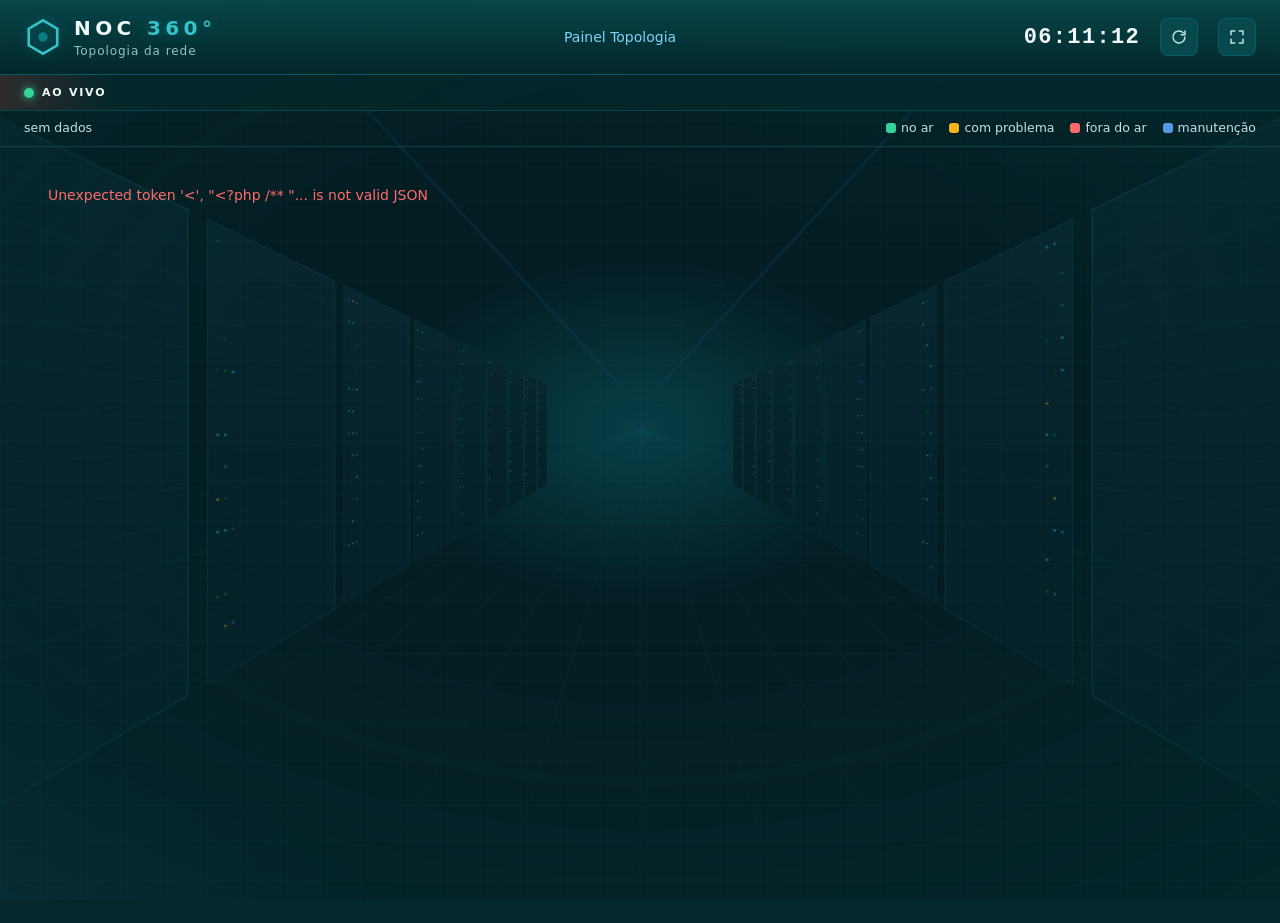
==== commit 3fdd4a55: "Topologia: mapa de rede próprio no plugin (sem depender de outro servidor) - Camadas, conexões anima" ====
--- a/topologia.html
+++ b/topologia.html
@@ -4,9 +4,9 @@
 <meta charset="utf-8">
 <meta name="viewport" content="width=device-width, initial-scale=1">
 <title>NOC 360° · Topologia</title>
-<link rel="icon" href="data:image/svg+xml,%3Csvg xmlns='http://www.w3.org/2000/svg' viewBox='0 0 32 32'%3E%3Cpath d='M16 2l12 7v14l-12 7-12-7V9z' fill='none' stroke='%2322d3ee' stroke-width='2.5'/%3E%3Ccircle cx='16' cy='16' r='4' fill='%2322d3ee'/%3E%3C/svg%3E">
+<link rel="icon" href="data:image/svg+xml,%3Csvg xmlns='http://www.w3.org/2000/svg' viewBox='0 0 32 32'%3E%3Cpath d='M16 2l12 7v14l-12 7-12-7V9z' fill='none' stroke='%23087E83' stroke-width='2.5'/%3E%3Ccircle cx='16' cy='16' r='4' fill='%23087E83'/%3E%3C/svg%3E">
 <link rel="stylesheet" href="app.css">
-<link rel="stylesheet" href="topologia.css">
+<link rel="stylesheet" href="mapa.css">
 </head>
 <body class="topo-page">
 <div class="grid-bg" aria-hidden="true"></div>
@@ -16,7 +16,7 @@
     <svg class="brand-mark" viewBox="0 0 32 32" aria-hidden="true"><path d="M16 2l12 7v14l-12 7-12-7V9z"/><circle cx="16" cy="16" r="4"/></svg>
     <div>
       <h1>NOC <span>360°</span></h1>
-      <p>Topologia da rede monitorada</p>
+      <p>Topologia da rede</p>
     </div>
   </div>
   <nav class="views" aria-label="Telas">
@@ -32,7 +32,6 @@
       <svg viewBox="0 0 24 24" aria-hidden="true"><path d="M4 9V4h5M20 9V4h-5M4 15v5h5M20 15v5h-5"/></svg>
     </button>
   </div>
-  <div class="countdown" aria-hidden="true"><span id="countdown"></span></div>
 </header>
 
 <div class="ticker" id="ticker" aria-label="Problemas ativos em tempo real">
@@ -40,64 +39,23 @@
   <div class="ticker-track"><div class="ticker-move" id="tickerMove"></div></div>
 </div>
 
-<div class="topo-toolbar">
-  <div class="topo-summary" id="summary" aria-live="polite"></div>
-  <div class="topo-actions">
-    <input type="search" id="find" placeholder="Localizar ativo (nome ou IP)" aria-label="Localizar ativo">
-    <label class="toggle"><input type="checkbox" id="monitorFlow"> Fluxo de monitoramento</label>
-    <label class="toggle"><input type="checkbox" id="showLatency" checked> Latência nos links</label>
-    <div class="zoom" role="group" aria-label="Zoom">
-      <button type="button" id="zoomOut" aria-label="Diminuir zoom">−</button>
-      <button type="button" id="zoomFit" title="Ajustar à tela">Ajustar</button>
-      <button type="button" id="zoomIn" aria-label="Aumentar zoom">+</button>
-    </div>
-  </div>
+<div class="mp-bar">
+  <span class="mp-sum" id="mpSum">carregando…</span>
+  <span class="mp-lg"><i style="background:var(--good)"></i>no ar <i style="background:var(--warning)"></i>com problema <i style="background:var(--critical)"></i>fora do ar <i style="background:#5598e7"></i>manutenção</span>
+</div>
+<main class="mp-stage" id="mpStage"></main>
+
+<div class="mp-tip" id="mpTip" hidden></div>
+<div class="mp-modal" id="mpModal" aria-hidden="true" role="dialog">
+  <div class="mp-bg" id="mpBg"></div>
+  <div class="mp-box"><div class="mp-hd" id="mpHd"></div><div class="mp-ct" id="mpCt"></div></div>
 </div>
 
-<main class="topo-stage" id="stage">
-  <svg id="map" role="img" aria-label="Mapa de topologia da rede" xmlns="http://www.w3.org/2000/svg">
-    <defs>
-      <filter id="glow" x="-50%" y="-50%" width="200%" height="200%">
-        <feGaussianBlur stdDeviation="4" result="b"/><feMerge><feMergeNode in="b"/><feMergeNode in="SourceGraphic"/></feMerge>
-      </filter>
-      <radialGradient id="plate" cx="50%" cy="35%" r="70%">
-        <stop offset="0" stop-color="#1b2c48"/><stop offset="1" stop-color="#0b1424"/>
-      </radialGradient>
-    </defs>
-    <g id="viewport">
-      <g id="zones"></g>
-      <g id="linksLayer"></g>
-      <g id="monitorLayer"></g>
-      <g id="nodesLayer"></g>
-    </g>
-  </svg>
-
-  <aside class="legend" aria-label="Legenda">
-    <h3>Legenda</h3>
-    <ul>
-      <li><i class="dot good"></i>Online</li>
-      <li><i class="dot warning"></i>Degradado (perda ou problema alto)</li>
-      <li><i class="dot critical"></i>Offline</li>
-      <li><i class="dot unknown"></i>Sem dados</li>
-      <li><i class="line up"></i>Link ativo (tráfego)</li>
-      <li><i class="line down"></i>Link sem resposta</li>
-      <li><i class="line mon"></i>Coleta do Zabbix</li>
-    </ul>
-  </aside>
-
-  <aside class="drawer" id="drawer" hidden aria-label="Detalhes do ativo">
-    <button type="button" class="ghost small close" id="closeDrawer" aria-label="Fechar">✕</button>
-    <div id="drawerBody"></div>
-  </aside>
-</main>
-
-<div class="toast" id="toast" role="status" hidden></div>
 <script>
-// com topology_url no config.php, a topologia é a de outro painel (ex.: mapa de Sistemas Internos) dentro desta moldura
+// com topology_url no config.php, a topologia é a de outro painel dentro desta moldura
 fetch('api.php?action=topo', { cache: 'no-store' }).then((r) => r.json()).then((r) => { if (r && r.url) location.replace('topologia-embed.html'); }).catch(() => {});
 </script>
-<script src="logos.js"></script>
 <script src="ticker.js"></script>
-<script src="topologia.js"></script>
+<script src="mapa.js"></script>
 </body>
 </html>
--- a/app.css
+++ b/app.css
@@ -549,7 +549,8 @@
 /* topologia: o mapa de Sistemas Internos dentro do painel */
 .topo-embed { position: relative; height: calc(100vh - 112px); min-height: 520px; margin: 0; padding: 0 0 8px; }
 .topo-embed iframe { width: 100%; height: 100%; border: 0; border-radius: 10px; background: #070b14; display: block; }
-.topo-embed .topo-msg { position: absolute; inset: 0; display: grid; place-items: center; color: var(--muted); text-align: center; padding: 24px; }
+.topo-embed .topo-msg[hidden] { display: none; }
+.topo-embed .topo-msg { position: absolute; inset: 0; display: grid; place-items: center; color: var(--muted); text-align: center; padding: 24px; pointer-events: none; }
 
 .age .atop { display: flex; align-items: center; justify-content: space-between; gap: 8px; }
 .age .ic { width: 19px; height: 19px; flex: none; fill: none; stroke: var(--c); stroke-width: 1.8; stroke-linecap: round; stroke-linejoin: round; }
--- a/mapa.css
+++ b/mapa.css
@@ -0,0 +1,78 @@
+/* NOC 360 — mapa de rede (tela Topologia) */
+.mp-bar { display: flex; flex-wrap: wrap; align-items: center; justify-content: space-between; gap: 8px 18px; padding: 8px 24px; font-size: 12.5px; color: var(--text-2); border-bottom: 1px solid var(--ring); }
+.mp-lg i { display: inline-block; width: 10px; height: 10px; border-radius: 3px; margin: 0 5px 0 12px; vertical-align: -1px; }
+.mp-stage { height: calc(100vh - 124px); min-height: 480px; overflow: auto; padding: 14px 24px 24px; position: relative; }
+.mp { position: relative; font-size: clamp(11px, .72vw, 15px); }
+.mp-lines { position: absolute; inset: 0; pointer-events: none; z-index: 0; overflow: visible; }
+.mp-row { position: relative; z-index: 1; display: flex; justify-content: center; gap: clamp(10px, 1.4vw, 30px); flex-wrap: wrap; margin-bottom: 2.4em; }
+.mp-inet { display: flex; flex-direction: column; align-items: center; padding: 4px 18px; }
+.mp-inet .mp-ic { width: 4.6em; height: auto; } .mp-inet b { font-size: 1.1em; } .mp-inet small { color: var(--muted); }
+.mp-n { position: relative; display: flex; align-items: center; gap: .7em; padding: .55em .9em .55em .6em; min-width: 13em; max-width: 22em; border-radius: 12px; cursor: pointer;
+  background: var(--surface); border: 1px solid rgba(8, 126, 131, .6); transition: transform .15s, border-color .15s; text-align: left; color: var(--text); font: inherit; }
+.mp-n:hover, .mp-srv:hover, .mp-vm:hover, .mp-role:hover { transform: translateY(-2px); border-color: #35c2c8; }
+.mp-ic { width: 3.6em; height: 2.85em; flex: none; filter: drop-shadow(0 2px 3px rgba(0, 0, 0, .45)); }
+.mp-b { min-width: 0; display: flex; flex-direction: column; gap: .15em; }
+.mp-t { display: flex; align-items: center; gap: .45em; font-weight: 700; line-height: 1.2; } .mp-t span { overflow: hidden; text-overflow: ellipsis; white-space: nowrap; }
+.mp-s { color: var(--muted); font-size: .88em; display: flex; align-items: center; gap: .4em; white-space: nowrap; overflow: hidden; text-overflow: ellipsis; }
+.mp-dot { width: .62em; height: .62em; border-radius: 50%; background: var(--good); flex: none; box-shadow: 0 0 0 0 var(--good); animation: mpBeat 2.4s infinite; display: inline-block; }
+@keyframes mpBeat { 0% { box-shadow: 0 0 0 0 color-mix(in srgb, var(--good) 60%, transparent); } 70% { box-shadow: 0 0 0 .5em transparent; } 100% { box-shadow: 0 0 0 0 transparent; } }
+.mp-vd { flex: none; font-size: .72em; font-weight: 800; letter-spacing: .06em; padding: 1px 6px; border-radius: 5px; border: 1px solid var(--v); color: var(--v); }
+.mp-pb { position: absolute; top: -8px; right: -8px; font-size: .78em; min-width: 1.7em; text-align: center; padding: 1px 6px; border-radius: 99px; font-weight: 800; color: #04282b; background: var(--sv, var(--warning)); }
+.mp-n.warn, .mp-srv.warn { border-color: color-mix(in srgb, var(--warning) 75%, transparent); } .warn > .mp-b .mp-dot, .mp-role.warn .mp-dot, .mp-vm.warn::before { background: var(--warning); }
+.mp-n.crit, .mp-srv.crit { border-color: color-mix(in srgb, var(--serious) 85%, transparent); } .crit > .mp-b .mp-dot, .mp-role.crit .mp-dot, .mp-vm.crit::before { background: var(--serious); }
+.mp-n.down, .mp-srv.down { border-color: var(--critical); background: color-mix(in srgb, var(--critical) 18%, var(--surface)); } .down > .mp-b .mp-dot, .mp-role.down .mp-dot, .mp-vm.down::before { background: var(--critical); animation: none; }
+.mp-n.mt .mp-dot, .mp-role.mt .mp-dot, .mp-vm.mt::before { background: #5598e7; animation: none; }
+.mp-groups { align-items: flex-start; flex-wrap: nowrap; gap: clamp(10px, 1vw, 22px); }
+.mp-stack { display: flex; flex-direction: column; gap: 1.4em; flex: 1 1 0; min-width: 0; }
+.mp-g { border: 1px dashed rgba(8, 126, 131, .95); border-radius: 16px; padding: .7em .8em .8em; background: color-mix(in srgb, #087E83 10%, transparent); min-width: 0; flex: 1 1 0; position: relative; z-index: 1; }
+.mp-g.wide { flex: 2.6 1 0; }
+.mp-g h4 { margin: 0 0 .6em; font-size: 1em; display: flex; align-items: baseline; gap: .5em; color: #6fd0d4; letter-spacing: 0; text-transform: none; } .mp-g h4 small { color: var(--muted); font-weight: 400; }
+.mp-col { display: flex; flex-direction: column; gap: .5em; } .mp-col .mp-n { min-width: 0; max-width: none; }
+.mp-srvs { display: grid; grid-template-columns: repeat(auto-fit, minmax(17em, 1fr)); gap: .6em; margin-bottom: 1.4em; }
+.mp-srv { display: flex; gap: .7em; align-items: flex-start; padding: .6em .8em; border-radius: 12px; background: var(--surface); border: 1px solid rgba(8, 126, 131, .6); position: relative; z-index: 1; cursor: pointer; transition: transform .15s, border-color .15s; }
+.mp-roles { display: flex; flex-wrap: wrap; gap: .35em; margin-top: .35em; }
+.mp-role { display: inline-flex; align-items: center; gap: .35em; font: inherit; font-size: .85em; padding: .2em .55em; border-radius: 20px; border: 1px solid var(--grid); background: var(--surface-2); color: var(--text); cursor: pointer; }
+.mp-role b { color: var(--warning); }
+.mp-virt { border-radius: 12px; padding: .6em .7em; background: color-mix(in srgb, var(--surface) 85%, transparent); border: 1px solid rgba(8, 126, 131, .55); position: relative; z-index: 1; margin-bottom: .6em; }
+.mp-vt { display: flex; align-items: center; gap: .45em; font-weight: 700; margin-bottom: .5em; } .mp-vt small { color: var(--muted); font-weight: 400; }
+.mp-vms { display: flex; flex-wrap: wrap; gap: .4em; }
+.mp-vm { display: inline-flex; align-items: center; gap: .45em; font: inherit; font-size: .88em; padding: .3em .7em; border-radius: 9px; border: 1px solid var(--grid); background: var(--surface-2); color: var(--text); cursor: pointer; text-align: left; transition: transform .15s, border-color .15s; }
+.mp-vm::before { content: ""; width: .6em; height: .6em; border-radius: 50%; background: var(--good); flex: none; }
+.mp-vtx { display: flex; flex-direction: column; line-height: 1.15; } .mp-vtx small { color: var(--muted); font-size: .85em; }
+.mp-vm .chip { font-size: .8em; font-weight: 800; padding: 0 6px; border-radius: 99px; background: var(--warning); color: #04282b; }
+.mp-e { fill: none; stroke: #178087; stroke-width: 1.6; opacity: .75; } .mp-e.down { stroke: var(--critical); stroke-dasharray: 5 5; } .mp-e.crit { stroke: var(--serious); } .mp-e.warn { stroke: var(--warning); }
+.mp-e2 { fill: none; stroke: #6fd0d4; stroke-width: 1.2; stroke-dasharray: 3 10; opacity: .8; animation: mpFlow 1.4s linear infinite; } .mp-e2.down { display: none; } .mp-e2.warn { stroke: var(--warning); } .mp-e2.crit { stroke: var(--serious); }
+@keyframes mpFlow { to { stroke-dashoffset: -13; } }
+.mp-pk { fill: #bff3f5; filter: drop-shadow(0 0 4px #35c2c8); } .mp-pk.warn { fill: var(--warning); } .mp-pk.crit { fill: var(--serious); }
+@media (prefers-reduced-motion: reduce) { .mp-dot, .mp-e2 { animation: none; } .mp-pk { display: none; } }
+.mp-err { padding: 24px; color: var(--critical); }
+
+/* pré-visualização ao passar o mouse */
+.mp-tip { position: fixed; z-index: 70; width: min(340px, 92vw); padding: 10px 12px; border-radius: 12px; background: #04282bf2; border: 1px solid #087E83; box-shadow: 0 12px 30px rgba(0, 0, 0, .5); pointer-events: none; font-size: 12.5px; }
+.mp-tip[hidden] { display: none; }
+.mp-tip h5 { margin: 0 0 4px; font-size: 13.5px; display: flex; gap: 8px; align-items: center; } .mp-tip .k { color: var(--muted); } .mp-tip .r { color: #ff7a7a; } .mp-tip .y { color: var(--warning); } .mp-tip .gd { color: #4ade80; }
+.mp-tip ul { margin: 6px 0 0; padding: 0; list-style: none; display: grid; gap: 3px; } .mp-tip li { display: flex; gap: 6px; align-items: baseline; }
+.mp-tip li i { width: 8px; height: 8px; border-radius: 2px; flex: none; }
+
+/* ficha do ativo */
+.mp-modal { position: fixed; inset: 0; z-index: 75; display: none; align-items: center; justify-content: center; padding: 2vh 2vw; }
+.mp-modal.on { display: flex; }
+.mp-bg { position: absolute; inset: 0; background: rgba(2, 12, 13, .72); backdrop-filter: blur(3px); }
+.mp-box { position: relative; width: min(1100px, 96vw); max-height: 94vh; display: flex; flex-direction: column; background: var(--page); border: 1px solid #087E83; border-radius: 16px; box-shadow: 0 30px 80px rgba(0, 0, 0, .6); overflow: hidden; }
+.mp-hd { display: flex; align-items: center; gap: 14px; padding: 14px 18px; border-bottom: 1px solid var(--grid); background: var(--surface); }
+.mp-hd .mp-ic { width: 5em; height: 4em; } .mp-hd .tt { flex: 1; min-width: 0; } .mp-hd h3 { margin: 2px 0 2px; font-size: 18px; letter-spacing: 0; text-transform: none; } .mp-hd .sb { color: var(--muted); font-size: 12.5px; }
+.mp-x { background: none; border: 1px solid var(--ring-strong); color: var(--text); border-radius: 9px; padding: 6px 14px; cursor: pointer; font-weight: 600; }
+.mp-ct { overflow: auto; padding: 14px 18px 20px; display: grid; gap: 12px; }
+.mp-ct .two { display: grid; grid-template-columns: repeat(auto-fit, minmax(300px, 1fr)); gap: 12px; }
+.mp-card { background: var(--surface); border: 1px solid var(--grid); border-radius: 12px; padding: 12px 14px; }
+.mp-card h6 { margin: 0 0 8px; font-size: 11px; letter-spacing: .1em; text-transform: uppercase; color: var(--muted); font-weight: 700; }
+.mp-card .big { font-size: 26px; font-weight: 700; line-height: 1.1; } .mp-card .sm { color: var(--muted); font-size: 12px; margin-top: 3px; }
+.mp-kv { display: grid; grid-template-columns: repeat(auto-fit, minmax(150px, 1fr)); gap: 12px 18px; }
+.mp-kv div span { display: block; font-size: 11.5px; color: var(--muted); } .mp-kv div b { font-size: 19px; font-variant-numeric: tabular-nums; }
+.mp-kv .gd { color: #4ade80; } .mp-kv .r { color: #ff7a7a; } .mp-kv .y { color: var(--warning); }
+.mp-acts { display: flex; flex-wrap: wrap; gap: 8px; margin-top: 12px; }
+.mp-acts a { font: 600 12.5px var(--font); padding: 6px 12px; border-radius: 8px; border: 1px solid var(--grid); background: var(--surface-2); color: var(--text); text-decoration: none; } .mp-acts a:hover { border-color: #35c2c8; text-decoration: none; }
+.mp-list { display: grid; gap: 6px; } .mp-li { display: flex; gap: 10px; align-items: baseline; padding: 6px 8px; border-radius: 8px; border: 1px solid var(--grid); background: var(--page); color: inherit; text-decoration: none; font-size: 13px; }
+a.mp-li:hover { border-color: #35c2c8; text-decoration: none; } .mp-li .sv { flex: none; font-size: 11px; font-weight: 700; padding: 1px 8px; border-radius: 6px; color: #04282b; background: var(--c); } .mp-li .nm { flex: 1; min-width: 0; overflow-wrap: anywhere; } .mp-li .wh { color: var(--muted); font-size: 12px; white-space: nowrap; }
+.mp-none { color: var(--muted); padding: 8px 2px; font-size: 13px; }
+@media (max-width: 900px) { .mp-groups { flex-direction: column; } .mp-stage { padding: 12px; } }
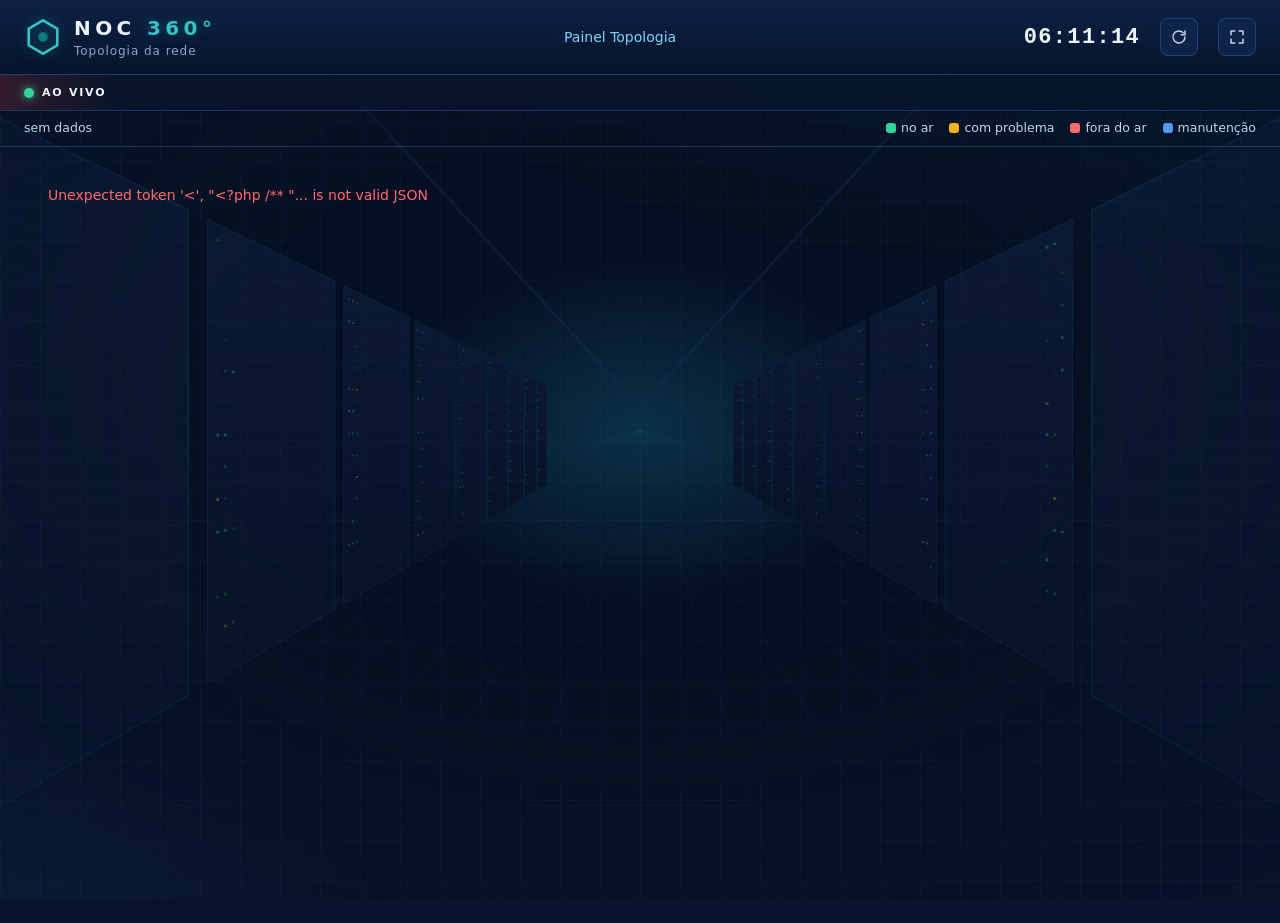
==== commit 22d03aee: "Notificações separadas por plugin: NOC 360 só no painel, Sistemas Internos só nas telas dele, avisos" ====
--- a/topologia.html
+++ b/topologia.html
@@ -55,7 +55,9 @@
 // com topology_url no config.php, a topologia é a de outro painel dentro desta moldura
 fetch('api.php?action=topo', { cache: 'no-store' }).then((r) => r.json()).then((r) => { if (r && r.url) location.replace('topologia-embed.html'); }).catch(() => {});
 </script>
+<link rel="stylesheet" href="/plugins/datacenter360/css/noc360-alertas.css?v=1.4.0">
 <script src="ticker.js"></script>
 <script src="mapa.js"></script>
+<script src="/plugins/datacenter360/js/noc360-alertas.js?v=1.4.0"></script>
 </body>
 </html>
--- a/app.css
+++ b/app.css
@@ -1,18 +1,18 @@
 /* DataCenter 360 — tema escuro de sala de operações (único tema: painel de parede) */
 :root {
   color-scheme: dark;
-  --page: #04282b;
-  --surface: #07484c;          /* superfície dos gráficos (validada com a paleta) */
-  --surface-2: #0a5559;
-  --ring: rgba(8, 126, 131, 0.38);
+  --page: #07142b;
+  --surface: #0d2347;          /* superfície dos gráficos (validada com a paleta) */
+  --surface-2: #12305e;
+  --ring: rgba(90, 135, 210, 0.30);
   --ring-strong: rgba(8, 126, 131, 0.85);
   --accent: #087E83;
   --accent-text: #35c2c8;           /* só cromo de interface, nunca dado */
-  --text: #f1fafa;
-  --text-2: #c4e2e4;
-  --muted: #93c3c6;
-  --grid: #0f6a6f;
-  --axis: #178087;
+  --text: #eef4fc;
+  --text-2: #c3d3ea;
+  --muted: #8ea6c8;
+  --grid: #1d3a6b;
+  --axis: #2a4d85;
 
   /* séries categóricas (paleta de referência, passos do modo escuro) */
   --series-1: #3987e5;         /* alertas */
@@ -25,7 +25,7 @@
   --critical: #ff6b6b;
 
   /* severidades do Zabbix (ordinais; sempre acompanhadas do nome) */
-  --sev-0: #93c3c6;
+  --sev-0: #8ea6c8;
   --sev-1: #5598e7;
   --sev-2: #fab219;
   --sev-3: #ff9d73;
@@ -57,15 +57,15 @@
   background:
     radial-gradient(1200px 600px at 80% -10%, rgba(8, 126, 131, 0.10), transparent 60%),
     radial-gradient(900px 500px at -10% 110%, rgba(57, 135, 229, 0.10), transparent 60%),
-    linear-gradient(rgba(8, 126, 131, 0.05) 1px, transparent 1px) 0 0 / 40px 40px,
-    linear-gradient(90deg, rgba(8, 126, 131, 0.05) 1px, transparent 1px) 0 0 / 40px 40px;
+    linear-gradient(rgba(90, 135, 210, 0.05) 1px, transparent 1px) 0 0 / 40px 40px,
+    linear-gradient(90deg, rgba(90, 135, 210, 0.05) 1px, transparent 1px) 0 0 / 40px 40px;
 }
 
 /* ---------- topo */
 .topbar {
   display: flex; align-items: center; justify-content: space-between; gap: 16px;
   padding: 14px 24px; border-bottom: 1px solid var(--ring);
-  background: linear-gradient(180deg, rgba(8, 72, 76, 0.95), rgba(3, 40, 43, 0.85));
+  background: linear-gradient(180deg, rgba(13, 35, 71, 0.95), rgba(7, 20, 43, 0.85));
   position: sticky; top: 0; z-index: 10; backdrop-filter: blur(8px);
 }
 .brand { display: flex; align-items: center; gap: 12px; }
@@ -87,7 +87,7 @@
 /* ---------- filtros: uma linha acima dos gráficos */
 .filters {
   display: flex; flex-wrap: wrap; align-items: flex-end; gap: 10px 14px;
-  padding: 14px 24px; border-bottom: 1px solid var(--ring); background: rgba(8, 72, 76, 0.45); backdrop-filter: blur(6px);
+  padding: 14px 24px; border-bottom: 1px solid var(--ring); background: rgba(13, 35, 71, 0.45); backdrop-filter: blur(6px);
 }
 .filters label { display: flex; flex-direction: column; gap: 4px; font-size: 11px; color: var(--muted);
   text-transform: uppercase; letter-spacing: 0.08em; }
@@ -113,7 +113,7 @@
 .dash { display: grid; grid-template-columns: repeat(12, minmax(0, 1fr)); gap: 16px; padding: 18px 24px 8px; }
 .span-4 { grid-column: span 4; } .span-6 { grid-column: span 6; } .span-8 { grid-column: span 8; } .span-12 { grid-column: span 12; }
 .panel {
-  position: relative; background: linear-gradient(180deg, rgba(10, 86, 90, 0.66), rgba(8, 72, 76, 0.72));
+  position: relative; background: linear-gradient(180deg, rgba(17, 45, 90, 0.66), rgba(13, 35, 71, 0.72));
   backdrop-filter: blur(6px) saturate(1.2); -webkit-backdrop-filter: blur(6px) saturate(1.2);
   border: 1px solid var(--ring); border-radius: var(--radius); padding: 14px 16px 12px; min-width: 0;
   box-shadow: inset 0 1px 0 rgba(255, 255, 255, 0.03), 0 10px 30px rgba(0, 0, 0, 0.25);
@@ -136,13 +136,13 @@
 /* ---------- KPIs */
 .kpis { grid-column: span 12; display: grid; grid-template-columns: repeat(8, minmax(0, 1fr)); gap: 12px; }
 .kpi {
-  background: linear-gradient(180deg, rgba(10, 86, 90, 0.70), rgba(8, 72, 76, 0.76));
+  background: linear-gradient(180deg, rgba(17, 45, 90, 0.70), rgba(13, 35, 71, 0.76));
   backdrop-filter: blur(6px); -webkit-backdrop-filter: blur(6px);
   border: 1px solid var(--ring); border-radius: var(--radius); padding: 12px 14px; position: relative; overflow: hidden;
   text-align: left; min-height: 0; transition: transform 0.15s, border-color 0.15s, box-shadow 0.15s;
 }
-.kpi:hover { transform: translateY(-2px); border-color: var(--ring-strong); background: linear-gradient(180deg, rgba(10, 80, 84, 0.98), rgba(8, 72, 76, 0.98));
-  box-shadow: 0 8px 24px rgba(8, 126, 131, 0.08); }
+.kpi:hover { transform: translateY(-2px); border-color: var(--ring-strong); background: linear-gradient(180deg, rgba(8, 126, 131, 0.38), rgba(13, 35, 71, 0.96));
+  box-shadow: 0 8px 24px rgba(8, 126, 131, 0.28); }
 .kpi::after { content: ""; position: absolute; left: 0; right: 0; top: 0; height: 2px;
   background: linear-gradient(90deg, transparent, var(--accent), transparent); opacity: 0.6; }
 .kpi h3 { margin: 0; font-size: 11px; color: var(--muted); letter-spacing: 0.12em; text-transform: uppercase; font-weight: 600; }
@@ -155,14 +155,14 @@
 .gauges { display: grid; grid-template-columns: repeat(4, minmax(0, 1fr)); gap: 8px; }
 .gauge { height: 210px; }
 .db-stats { display: grid; grid-template-columns: repeat(5, minmax(0, 1fr)); gap: 8px; margin: 6px 0 0; }
-.db-stats div { background: rgba(3, 40, 43, 0.5); border: 1px solid var(--grid); border-radius: 8px; padding: 8px 10px; }
+.db-stats div { background: rgba(7, 20, 43, 0.5); border: 1px solid var(--grid); border-radius: 8px; padding: 8px 10px; }
 .db-stats dt { font-size: 11px; color: var(--muted); text-transform: uppercase; letter-spacing: 0.08em; }
 .db-stats dd { margin: 2px 0 0; font-size: 15px; font-weight: 600; overflow: hidden; text-overflow: ellipsis; white-space: nowrap; }
 
 /* ---------- saúde e SLAs */
 .health, .slas { list-style: none; margin: 0; padding: 0; display: grid; gap: 6px; }
 .health li, .slas li { display: flex; align-items: center; justify-content: space-between; gap: 10px;
-  padding: 8px 10px; border: 1px solid var(--grid); border-radius: 8px; background: rgba(3, 40, 43, 0.45); }
+  padding: 8px 10px; border: 1px solid var(--grid); border-radius: 8px; background: rgba(7, 20, 43, 0.45); }
 .state { display: inline-flex; align-items: center; gap: 6px; font-weight: 600; font-size: 12px; }
 .state::before { content: ""; width: 9px; height: 9px; border-radius: 50%; background: currentColor; box-shadow: 0 0 8px currentColor; }
 .state.good { color: var(--good); } .state.warning { color: var(--warning); }
@@ -175,7 +175,7 @@
 .hostgrid { display: grid; grid-template-columns: repeat(auto-fill, minmax(190px, 1fr)); gap: 10px; }
 .host {
   text-align: left; display: grid; gap: 4px; padding: 10px 12px; border-radius: 9px; border: 1px solid var(--grid);
-  background: rgba(3, 40, 43, 0.5); position: relative; overflow: hidden;
+  background: rgba(7, 20, 43, 0.5); position: relative; overflow: hidden;
 }
 .host:hover { border-color: var(--ring-strong); }
 .host.sel { border-color: var(--accent); box-shadow: 0 0 0 1px var(--accent) inset; }
@@ -191,7 +191,7 @@
 table { width: 100%; border-collapse: collapse; font-size: 13px; }
 th, td { padding: 7px 10px; text-align: left; border-bottom: 1px solid var(--grid); white-space: nowrap; }
 td.wrap { white-space: normal; min-width: 220px; }
-th { position: sticky; top: 0; background: #0b1322; color: var(--muted); font-size: 11px; font-weight: 600;
+th { position: sticky; top: 0; background: #0a1830; color: var(--muted); font-size: 11px; font-weight: 600;
   letter-spacing: 0.08em; text-transform: uppercase; z-index: 1; }
 td.num, th.num { text-align: right; font-variant-numeric: tabular-nums; }
 tbody tr:hover { background: rgba(8, 126, 131, 0.05); }
@@ -205,7 +205,7 @@
 
 /* ---------- detalhe do chamado */
 .detail-grid { display: grid; grid-template-columns: repeat(4, minmax(0, 1fr)); gap: 10px; }
-.detail-grid div { background: rgba(3, 40, 43, 0.5); border: 1px solid var(--grid); border-radius: 8px; padding: 8px 10px; }
+.detail-grid div { background: rgba(7, 20, 43, 0.5); border: 1px solid var(--grid); border-radius: 8px; padding: 8px 10px; }
 .detail-grid dt { font-size: 11px; color: var(--muted); text-transform: uppercase; letter-spacing: 0.08em; }
 .detail-grid dd { margin: 2px 0 0; font-weight: 600; }
 .timeline-list { list-style: none; margin: 12px 0 0; padding: 0 0 0 14px; border-left: 2px solid var(--ring-strong); display: grid; gap: 8px; }
@@ -241,7 +241,7 @@
 .sources { display: flex; align-items: center; gap: 10px; }
 .source {
   display: flex; align-items: center; gap: 10px; padding: 6px 12px; border-radius: 10px;
-  border: 1px solid var(--ring); background: rgba(3, 40, 43, 0.6); color: var(--text-2); text-decoration: none;
+  border: 1px solid var(--ring); background: rgba(7, 20, 43, 0.6); color: var(--text-2); text-decoration: none;
   transition: border-color 0.15s, box-shadow 0.15s;
 }
 .source:hover { border-color: var(--ring-strong); box-shadow: 0 0 18px rgba(8, 126, 131, 0.12); text-decoration: none; }
@@ -263,7 +263,7 @@
 .countdown span { display: block; height: 100%; width: 0; background: linear-gradient(90deg, transparent, var(--accent)); }
 
 /* ---------- ticker de problemas */
-.ticker { display: flex; align-items: stretch; border-bottom: 1px solid var(--ring); background: rgba(3, 40, 43, 0.75); height: 36px; overflow: hidden; }
+.ticker { display: flex; align-items: stretch; border-bottom: 1px solid var(--ring); background: rgba(7, 20, 43, 0.75); height: 36px; overflow: hidden; }
 .ticker-label { display: flex; align-items: center; gap: 8px; padding: 0 16px 0 24px; font: 700 11px var(--font); letter-spacing: 0.16em;
   color: var(--text); background: linear-gradient(90deg, rgba(208, 59, 59, 0.22), transparent); white-space: nowrap; }
 .ticker-track { flex: 1; overflow: hidden; position: relative;
@@ -281,7 +281,7 @@
 /* ---------- chips de filtro */
 .chips { display: flex; flex-wrap: wrap; gap: 6px; margin-bottom: 10px; }
 .chip { display: inline-flex; align-items: center; gap: 6px; min-height: 28px; padding: 3px 10px; border-radius: 999px; font-size: 12px;
-  border: 1px solid var(--grid); background: rgba(3, 40, 43, 0.5); color: var(--text-2); }
+  border: 1px solid var(--grid); background: rgba(7, 20, 43, 0.5); color: var(--text-2); }
 .chip i { width: 9px; height: 9px; border-radius: 2px; display: inline-block; }
 .chip b { font-variant-numeric: tabular-nums; color: var(--text); }
 .chip.on { border-color: var(--accent); background: rgba(8, 126, 131, 0.12); color: var(--text); }
@@ -333,7 +333,7 @@
 .kgroups { grid-column: span 12; display: grid; grid-template-columns: minmax(0, 4fr) minmax(0, 3fr) minmax(0, 3fr); gap: 20px; }
 .kgroup {
   display: flex; flex-direction: column; gap: 14px; min-width: 0; padding: 16px 18px 18px;
-  background: linear-gradient(180deg, rgba(10, 86, 90, 0.66), rgba(8, 72, 76, 0.72)); border: 1px solid var(--ring); border-radius: var(--radius);
+  background: linear-gradient(180deg, rgba(17, 45, 90, 0.66), rgba(13, 35, 71, 0.72)); border: 1px solid var(--ring); border-radius: var(--radius);
   box-shadow: inset 0 1px 0 rgba(255, 255, 255, 0.03), 0 10px 30px rgba(0, 0, 0, 0.25);
 }
 .kgroup > header { display: flex; align-items: center; gap: 12px; }
@@ -344,7 +344,7 @@
 .ktiles.c4 { grid-template-columns: repeat(4, minmax(0, 1fr)); } .ktiles.c3 { grid-template-columns: repeat(3, minmax(0, 1fr)); }
 .ktile {
   display: flex; flex-direction: column; justify-content: space-between; gap: 10px; text-align: left; min-width: 0;
-  padding: 14px 16px 13px; min-height: 112px; border-radius: 9px; border: 1px solid var(--grid); border-top: 3px solid var(--c, var(--ring-strong)); background: rgba(3, 40, 43, 0.5);
+  padding: 14px 16px 13px; min-height: 112px; border-radius: 9px; border: 1px solid var(--grid); border-top: 3px solid var(--c, var(--ring-strong)); background: rgba(7, 20, 43, 0.5);
 }
 .ktile .l { font-size: 11px; font-weight: 600; letter-spacing: 0.1em; text-transform: uppercase; color: var(--muted); }
 .ktile b { display: block; font-size: 34px; line-height: 1; font-weight: 700; letter-spacing: -0.01em; font-variant-numeric: tabular-nums; color: var(--text); }
@@ -356,7 +356,7 @@
 .ttime .row-l { display: flex; align-items: center; font-size: 12px; font-weight: 600; letter-spacing: 0.12em; color: var(--text-2); }
 .ttime .cell {
   display: flex; flex-direction: column; justify-content: center; gap: 6px; text-align: left; min-width: 0;
-  padding: 12px 14px; min-height: 64px; border-radius: 9px; border: 1px solid var(--grid); background: rgba(3, 40, 43, 0.5);
+  padding: 12px 14px; min-height: 64px; border-radius: 9px; border: 1px solid var(--grid); background: rgba(7, 20, 43, 0.5);
 }
 .ttime .cell b { display: block; font-size: 24px; line-height: 1; font-weight: 700; font-variant-numeric: tabular-nums; color: var(--text); }
 .ttime .cell small { font-size: 11px; color: var(--muted); line-height: 1.25; }
@@ -406,7 +406,7 @@
 .ktile .ic { width: 20px; height: 20px; flex: none; fill: none; stroke: var(--c, var(--accent)); stroke-width: 1.8; stroke-linecap: round; stroke-linejoin: round; opacity: .95; }
 .ktile .desc { font-style: normal; font-size: 11px; line-height: 1.35; color: var(--muted); padding-top: 8px; border-top: 1px solid var(--grid); }
 .ktile, .cell { cursor: pointer; transition: border-color .15s, background .15s; }
-.ktile:hover, .cell:hover { border-color: var(--ring-strong); background: rgba(8, 72, 76, .85); }
+.ktile:hover, .cell:hover { border-color: var(--ring-strong); background: rgba(8, 126, 131, .30); box-shadow: 0 6px 20px rgba(8, 126, 131, .25); }
 
 /* gaveta lateral */
 .scrim { position: fixed; inset: 0; background: rgba(0, 0, 0, .45); opacity: 0; pointer-events: none; transition: opacity .2s; z-index: 40; } .scrim.on { opacity: 1; pointer-events: auto; }
@@ -460,7 +460,7 @@
 @media (max-width: 520px) { .pdrawer .dsum { grid-template-columns: repeat(2, minmax(0, 1fr)); } }
 
 /* gaveta no padrão "Projetos ativos" */
-.pdrawer { width: min(550px, 100vw); background: #0b1422; }
+.pdrawer { width: min(550px, 100vw); background: #0a1830; }
 .pdrawer .dh { padding: 18px 18px 14px; border-bottom: 0; }
 .pdrawer .dico { width: 46px; height: 46px; border-radius: 12px; background: color-mix(in srgb, var(--c, var(--accent)) 16%, var(--surface)); border-color: color-mix(in srgb, var(--c, var(--accent)) 35%, var(--grid)); }
 .pdrawer .dico svg { width: 22px; height: 22px; }
@@ -472,7 +472,7 @@
 .pdrawer .dsub { padding: 14px 18px 4px; font-size: 13.5px; color: var(--text-2); margin: 0; }
 .pdrawer .dtools { padding: 6px 18px 4px; }
 .pdrawer .dlist { padding: 10px 18px 28px; gap: 10px; }
-.pdrawer .it { padding: 12px 14px 11px; border-radius: 11px; border-left: 3px solid var(--ring-strong); background: rgba(8, 72, 76, .75); }
+.pdrawer .it { padding: 12px 14px 11px; border-radius: 11px; border-left: 3px solid var(--ring-strong); background: rgba(13, 35, 71, .75); }
 .pdrawer .r1 { gap: 9px; }
 .pdrawer .key { font-size: 14px; }
 .pdrawer .nm { font-size: 14.5px; font-weight: 500; }
@@ -488,8 +488,8 @@
 .lgd i { display: inline-block; width: 10px; height: 10px; border-radius: 3px; margin-right: 6px; vertical-align: -1px; }
 .lgd b { color: var(--text); font-variant-numeric: tabular-nums; margin-left: 2px; }
 .board { display: flex; flex-direction: column; gap: 6px; min-height: 380px; }
-.brow { display: grid; grid-template-columns: 24px minmax(110px, 190px) minmax(80px, 1fr) 46px repeat(3, minmax(56px, auto)); align-items: center; gap: 12px; padding: 7px 12px; border-radius: 9px; border: 1px solid transparent; background: rgba(3, 40, 43, .45); }
-.brow:hover { border-color: var(--ring-strong); background: rgba(10, 86, 90, .7); }
+.brow { display: grid; grid-template-columns: 24px minmax(110px, 190px) minmax(80px, 1fr) 46px repeat(3, minmax(56px, auto)); align-items: center; gap: 12px; padding: 7px 12px; border-radius: 9px; border: 1px solid transparent; background: rgba(7, 20, 43, .45); }
+.brow:hover { border-color: var(--ring-strong); background: rgba(8, 126, 131, .28); }
 .brow.on { border-color: var(--accent); background: rgba(8, 126, 131, .07); }
 .brow .rk { font: 600 11px var(--mono); color: var(--muted); }
 .brow .nm { text-align: left; background: none; border: 0; padding: 0; color: var(--text); font: 600 13.5px var(--font); cursor: pointer; white-space: nowrap; overflow: hidden; text-overflow: ellipsis; }
@@ -511,8 +511,8 @@
 
 /* tempo em aberto: faixas de idade */
 .agegrid { display: grid; grid-template-columns: repeat(6, minmax(0, 1fr)); gap: 12px; }
-.age { text-align: left; padding: 14px 16px 13px; border-radius: 11px; border: 1px solid var(--grid); border-top: 3px solid var(--c); background: rgba(3, 40, 43, .5); color: var(--text); cursor: pointer; display: flex; flex-direction: column; gap: 8px; }
-.age:hover { border-color: var(--ring-strong); border-top-color: var(--c); background: rgba(10, 86, 90, .75); }
+.age { text-align: left; padding: 14px 16px 13px; border-radius: 11px; border: 1px solid var(--grid); border-top: 3px solid var(--c); background: rgba(7, 20, 43, .5); color: var(--text); cursor: pointer; display: flex; flex-direction: column; gap: 8px; }
+.age:hover { border-color: var(--ring-strong); border-top-color: var(--c); background: rgba(8, 126, 131, .30); box-shadow: 0 6px 20px rgba(8, 126, 131, .25); }
 .age .al { font-size: 11px; letter-spacing: .1em; text-transform: uppercase; color: var(--muted); font-weight: 600; }
 .age b { font-size: 38px; line-height: 1; font-weight: 700; font-variant-numeric: tabular-nums; color: var(--c); text-shadow: 0 0 22px color-mix(in srgb, var(--c) 40%, transparent); }
 .age.zero b { color: #3b4a62; text-shadow: none; }
--- a/mapa.css
+++ b/mapa.css
@@ -8,8 +8,8 @@
 .mp-inet { display: flex; flex-direction: column; align-items: center; padding: 4px 18px; }
 .mp-inet .mp-ic { width: 4.6em; height: auto; } .mp-inet b { font-size: 1.1em; } .mp-inet small { color: var(--muted); }
 .mp-n { position: relative; display: flex; align-items: center; gap: .7em; padding: .55em .9em .55em .6em; min-width: 13em; max-width: 22em; border-radius: 12px; cursor: pointer;
-  background: var(--surface); border: 1px solid rgba(8, 126, 131, .6); transition: transform .15s, border-color .15s; text-align: left; color: var(--text); font: inherit; }
-.mp-n:hover, .mp-srv:hover, .mp-vm:hover, .mp-role:hover { transform: translateY(-2px); border-color: #35c2c8; }
+  background: var(--surface); border: 1px solid rgba(90, 140, 220, .5); transition: transform .15s, border-color .15s; text-align: left; color: var(--text); font: inherit; }
+.mp-n:hover, .mp-srv:hover, .mp-vm:hover, .mp-role:hover { transform: translateY(-2px); border-color: #35c2c8; background: color-mix(in srgb, #087E83 38%, var(--surface)); box-shadow: 0 6px 18px rgba(8,126,131,.35); }
 .mp-ic { width: 3.6em; height: 2.85em; flex: none; filter: drop-shadow(0 2px 3px rgba(0, 0, 0, .45)); }
 .mp-b { min-width: 0; display: flex; flex-direction: column; gap: .15em; }
 .mp-t { display: flex; align-items: center; gap: .45em; font-weight: 700; line-height: 1.2; } .mp-t span { overflow: hidden; text-overflow: ellipsis; white-space: nowrap; }
@@ -17,30 +17,30 @@
 .mp-dot { width: .62em; height: .62em; border-radius: 50%; background: var(--good); flex: none; box-shadow: 0 0 0 0 var(--good); animation: mpBeat 2.4s infinite; display: inline-block; }
 @keyframes mpBeat { 0% { box-shadow: 0 0 0 0 color-mix(in srgb, var(--good) 60%, transparent); } 70% { box-shadow: 0 0 0 .5em transparent; } 100% { box-shadow: 0 0 0 0 transparent; } }
 .mp-vd { flex: none; font-size: .72em; font-weight: 800; letter-spacing: .06em; padding: 1px 6px; border-radius: 5px; border: 1px solid var(--v); color: var(--v); }
-.mp-pb { position: absolute; top: -8px; right: -8px; font-size: .78em; min-width: 1.7em; text-align: center; padding: 1px 6px; border-radius: 99px; font-weight: 800; color: #04282b; background: var(--sv, var(--warning)); }
+.mp-pb { position: absolute; top: -8px; right: -8px; font-size: .78em; min-width: 1.7em; text-align: center; padding: 1px 6px; border-radius: 99px; font-weight: 800; color: #07142b; background: var(--sv, var(--warning)); }
 .mp-n.warn, .mp-srv.warn { border-color: color-mix(in srgb, var(--warning) 75%, transparent); } .warn > .mp-b .mp-dot, .mp-role.warn .mp-dot, .mp-vm.warn::before { background: var(--warning); }
 .mp-n.crit, .mp-srv.crit { border-color: color-mix(in srgb, var(--serious) 85%, transparent); } .crit > .mp-b .mp-dot, .mp-role.crit .mp-dot, .mp-vm.crit::before { background: var(--serious); }
 .mp-n.down, .mp-srv.down { border-color: var(--critical); background: color-mix(in srgb, var(--critical) 18%, var(--surface)); } .down > .mp-b .mp-dot, .mp-role.down .mp-dot, .mp-vm.down::before { background: var(--critical); animation: none; }
 .mp-n.mt .mp-dot, .mp-role.mt .mp-dot, .mp-vm.mt::before { background: #5598e7; animation: none; }
 .mp-groups { align-items: flex-start; flex-wrap: nowrap; gap: clamp(10px, 1vw, 22px); }
 .mp-stack { display: flex; flex-direction: column; gap: 1.4em; flex: 1 1 0; min-width: 0; }
-.mp-g { border: 1px dashed rgba(8, 126, 131, .95); border-radius: 16px; padding: .7em .8em .8em; background: color-mix(in srgb, #087E83 10%, transparent); min-width: 0; flex: 1 1 0; position: relative; z-index: 1; }
+.mp-g { border: 1px dashed rgba(90, 140, 220, .8); border-radius: 16px; padding: .7em .8em .8em; background: color-mix(in srgb, #3a6db3 12%, transparent); min-width: 0; flex: 1 1 0; position: relative; z-index: 1; }
 .mp-g.wide { flex: 2.6 1 0; }
 .mp-g h4 { margin: 0 0 .6em; font-size: 1em; display: flex; align-items: baseline; gap: .5em; color: #6fd0d4; letter-spacing: 0; text-transform: none; } .mp-g h4 small { color: var(--muted); font-weight: 400; }
 .mp-col { display: flex; flex-direction: column; gap: .5em; } .mp-col .mp-n { min-width: 0; max-width: none; }
 .mp-srvs { display: grid; grid-template-columns: repeat(auto-fit, minmax(17em, 1fr)); gap: .6em; margin-bottom: 1.4em; }
-.mp-srv { display: flex; gap: .7em; align-items: flex-start; padding: .6em .8em; border-radius: 12px; background: var(--surface); border: 1px solid rgba(8, 126, 131, .6); position: relative; z-index: 1; cursor: pointer; transition: transform .15s, border-color .15s; }
+.mp-srv { display: flex; gap: .7em; align-items: flex-start; padding: .6em .8em; border-radius: 12px; background: var(--surface); border: 1px solid rgba(90, 140, 220, .5); position: relative; z-index: 1; cursor: pointer; transition: transform .15s, border-color .15s; }
 .mp-roles { display: flex; flex-wrap: wrap; gap: .35em; margin-top: .35em; }
 .mp-role { display: inline-flex; align-items: center; gap: .35em; font: inherit; font-size: .85em; padding: .2em .55em; border-radius: 20px; border: 1px solid var(--grid); background: var(--surface-2); color: var(--text); cursor: pointer; }
 .mp-role b { color: var(--warning); }
-.mp-virt { border-radius: 12px; padding: .6em .7em; background: color-mix(in srgb, var(--surface) 85%, transparent); border: 1px solid rgba(8, 126, 131, .55); position: relative; z-index: 1; margin-bottom: .6em; }
+.mp-virt { border-radius: 12px; padding: .6em .7em; background: color-mix(in srgb, var(--surface) 85%, transparent); border: 1px solid rgba(90, 140, 220, .45); position: relative; z-index: 1; margin-bottom: .6em; }
 .mp-vt { display: flex; align-items: center; gap: .45em; font-weight: 700; margin-bottom: .5em; } .mp-vt small { color: var(--muted); font-weight: 400; }
 .mp-vms { display: flex; flex-wrap: wrap; gap: .4em; }
 .mp-vm { display: inline-flex; align-items: center; gap: .45em; font: inherit; font-size: .88em; padding: .3em .7em; border-radius: 9px; border: 1px solid var(--grid); background: var(--surface-2); color: var(--text); cursor: pointer; text-align: left; transition: transform .15s, border-color .15s; }
 .mp-vm::before { content: ""; width: .6em; height: .6em; border-radius: 50%; background: var(--good); flex: none; }
 .mp-vtx { display: flex; flex-direction: column; line-height: 1.15; } .mp-vtx small { color: var(--muted); font-size: .85em; }
-.mp-vm .chip { font-size: .8em; font-weight: 800; padding: 0 6px; border-radius: 99px; background: var(--warning); color: #04282b; }
-.mp-e { fill: none; stroke: #178087; stroke-width: 1.6; opacity: .75; } .mp-e.down { stroke: var(--critical); stroke-dasharray: 5 5; } .mp-e.crit { stroke: var(--serious); } .mp-e.warn { stroke: var(--warning); }
+.mp-vm .chip { font-size: .8em; font-weight: 800; padding: 0 6px; border-radius: 99px; background: var(--warning); color: #07142b; }
+.mp-e { fill: none; stroke: #3a6db3; stroke-width: 1.6; opacity: .75; } .mp-e.down { stroke: var(--critical); stroke-dasharray: 5 5; } .mp-e.crit { stroke: var(--serious); } .mp-e.warn { stroke: var(--warning); }
 .mp-e2 { fill: none; stroke: #6fd0d4; stroke-width: 1.2; stroke-dasharray: 3 10; opacity: .8; animation: mpFlow 1.4s linear infinite; } .mp-e2.down { display: none; } .mp-e2.warn { stroke: var(--warning); } .mp-e2.crit { stroke: var(--serious); }
 @keyframes mpFlow { to { stroke-dashoffset: -13; } }
 .mp-pk { fill: #bff3f5; filter: drop-shadow(0 0 4px #35c2c8); } .mp-pk.warn { fill: var(--warning); } .mp-pk.crit { fill: var(--serious); }
@@ -48,7 +48,7 @@
 .mp-err { padding: 24px; color: var(--critical); }
 
 /* pré-visualização ao passar o mouse */
-.mp-tip { position: fixed; z-index: 70; width: min(340px, 92vw); padding: 10px 12px; border-radius: 12px; background: #04282bf2; border: 1px solid #087E83; box-shadow: 0 12px 30px rgba(0, 0, 0, .5); pointer-events: none; font-size: 12.5px; }
+.mp-tip { position: fixed; z-index: 70; width: min(340px, 92vw); padding: 10px 12px; border-radius: 12px; background: #07142bf2; border: 1px solid #087E83; box-shadow: 0 12px 30px rgba(0, 0, 0, .5); pointer-events: none; font-size: 12.5px; }
 .mp-tip[hidden] { display: none; }
 .mp-tip h5 { margin: 0 0 4px; font-size: 13.5px; display: flex; gap: 8px; align-items: center; } .mp-tip .k { color: var(--muted); } .mp-tip .r { color: #ff7a7a; } .mp-tip .y { color: var(--warning); } .mp-tip .gd { color: #4ade80; }
 .mp-tip ul { margin: 6px 0 0; padding: 0; list-style: none; display: grid; gap: 3px; } .mp-tip li { display: flex; gap: 6px; align-items: baseline; }
@@ -73,6 +73,6 @@
 .mp-acts { display: flex; flex-wrap: wrap; gap: 8px; margin-top: 12px; }
 .mp-acts a { font: 600 12.5px var(--font); padding: 6px 12px; border-radius: 8px; border: 1px solid var(--grid); background: var(--surface-2); color: var(--text); text-decoration: none; } .mp-acts a:hover { border-color: #35c2c8; text-decoration: none; }
 .mp-list { display: grid; gap: 6px; } .mp-li { display: flex; gap: 10px; align-items: baseline; padding: 6px 8px; border-radius: 8px; border: 1px solid var(--grid); background: var(--page); color: inherit; text-decoration: none; font-size: 13px; }
-a.mp-li:hover { border-color: #35c2c8; text-decoration: none; } .mp-li .sv { flex: none; font-size: 11px; font-weight: 700; padding: 1px 8px; border-radius: 6px; color: #04282b; background: var(--c); } .mp-li .nm { flex: 1; min-width: 0; overflow-wrap: anywhere; } .mp-li .wh { color: var(--muted); font-size: 12px; white-space: nowrap; }
+a.mp-li:hover { border-color: #35c2c8; text-decoration: none; } .mp-li .sv { flex: none; font-size: 11px; font-weight: 700; padding: 1px 8px; border-radius: 6px; color: #07142b; background: var(--c); } .mp-li .nm { flex: 1; min-width: 0; overflow-wrap: anywhere; } .mp-li .wh { color: var(--muted); font-size: 12px; white-space: nowrap; }
 .mp-none { color: var(--muted); padding: 8px 2px; font-size: 13px; }
 @media (max-width: 900px) { .mp-groups { flex-direction: column; } .mp-stage { padding: 12px; } }
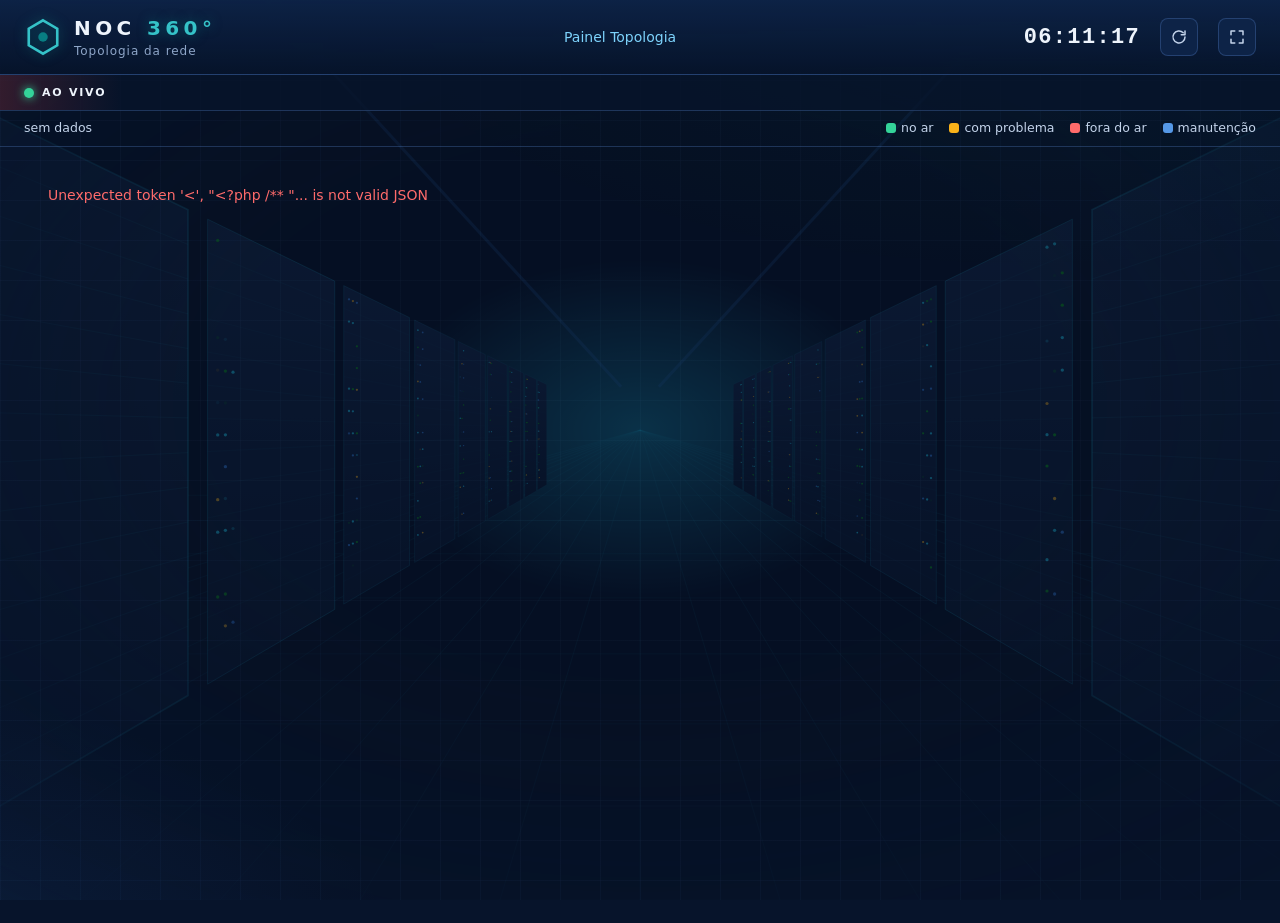
==== commit 0ac5f201: "NOC 360 1.4.1: Silenciar de fato cala som e voz (cancela a fala em andamento e as agendadas; clicar " ====
--- a/topologia.html
+++ b/topologia.html
@@ -55,9 +55,9 @@
 // com topology_url no config.php, a topologia é a de outro painel dentro desta moldura
 fetch('api.php?action=topo', { cache: 'no-store' }).then((r) => r.json()).then((r) => { if (r && r.url) location.replace('topologia-embed.html'); }).catch(() => {});
 </script>
-<link rel="stylesheet" href="/plugins/datacenter360/css/noc360-alertas.css?v=1.4.0">
+<link rel="stylesheet" href="/plugins/datacenter360/css/noc360-alertas.css?v=1.4.1">
 <script src="ticker.js"></script>
 <script src="mapa.js"></script>
-<script src="/plugins/datacenter360/js/noc360-alertas.js?v=1.4.0"></script>
+<script src="/plugins/datacenter360/js/noc360-alertas.js?v=1.4.1"></script>
 </body>
 </html>
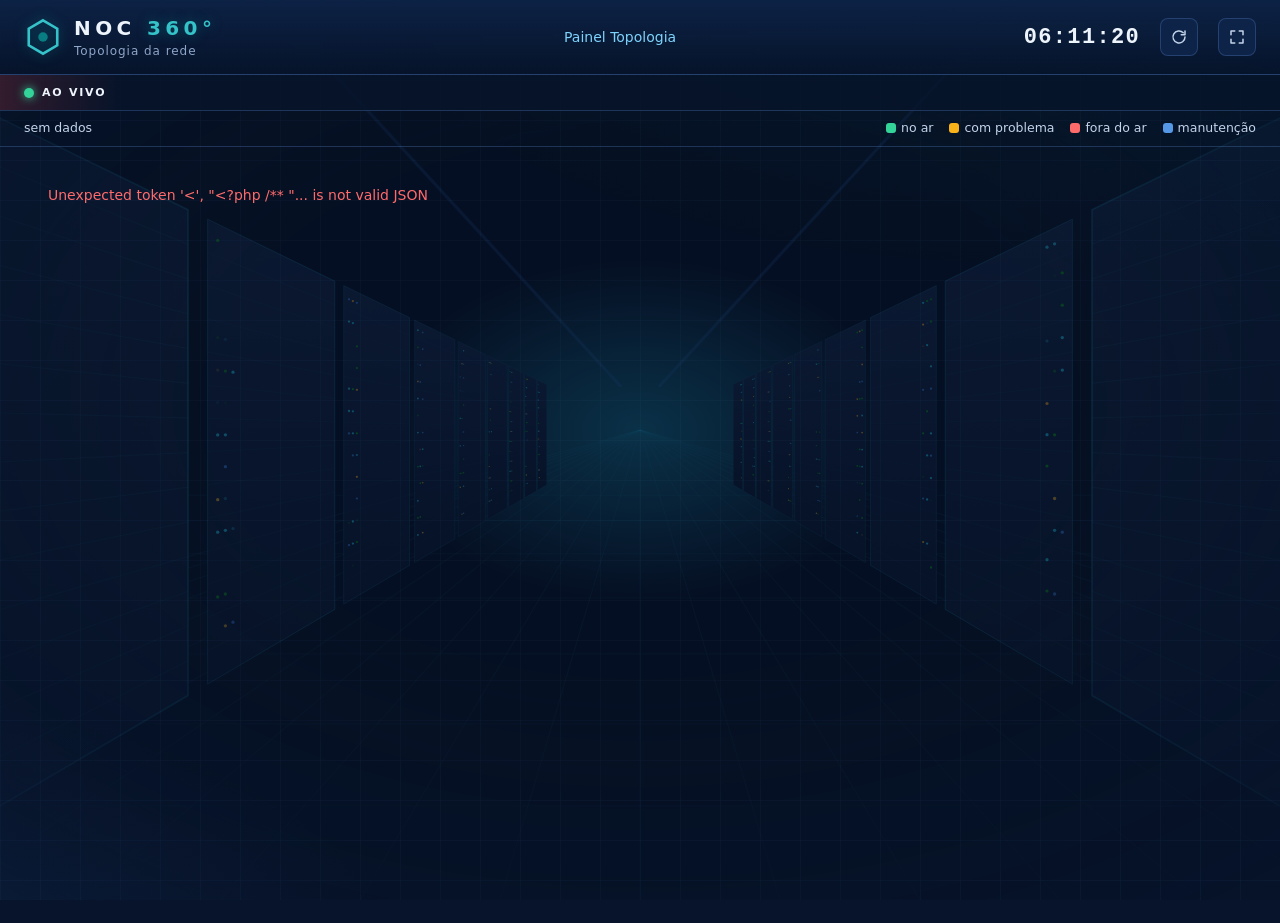
==== commit 9a354597: "NOC 360 1.4.2: pacote com o instalador sem IPs do laboratório (ZABBIX_URL, GLPI_URL, DC360_ALLOW) Co" ====
--- a/topologia.html
+++ b/topologia.html
@@ -55,9 +55,9 @@
 // com topology_url no config.php, a topologia é a de outro painel dentro desta moldura
 fetch('api.php?action=topo', { cache: 'no-store' }).then((r) => r.json()).then((r) => { if (r && r.url) location.replace('topologia-embed.html'); }).catch(() => {});
 </script>
-<link rel="stylesheet" href="/plugins/datacenter360/css/noc360-alertas.css?v=1.4.1">
+<link rel="stylesheet" href="/plugins/datacenter360/css/noc360-alertas.css?v=1.4.2">
 <script src="ticker.js"></script>
 <script src="mapa.js"></script>
-<script src="/plugins/datacenter360/js/noc360-alertas.js?v=1.4.1"></script>
+<script src="/plugins/datacenter360/js/noc360-alertas.js?v=1.4.2"></script>
 </body>
 </html>
--- a/app.css
+++ b/app.css
@@ -347,7 +347,7 @@
   padding: 14px 16px 13px; min-height: 112px; border-radius: 9px; border: 1px solid var(--grid); border-top: 3px solid var(--c, var(--ring-strong)); background: rgba(7, 20, 43, 0.5);
 }
 .ktile .l { font-size: 11px; font-weight: 600; letter-spacing: 0.1em; text-transform: uppercase; color: var(--muted); }
-.ktile b { display: block; font-size: 34px; line-height: 1; font-weight: 700; letter-spacing: -0.01em; font-variant-numeric: tabular-nums; color: var(--text); }
+.ktile b { display: block; font-size: clamp(38px, 3.4vw, 58px); line-height: 1; font-weight: 700; letter-spacing: -0.01em; font-variant-numeric: tabular-nums; color: var(--text); }
 .ktile small { font-size: 12px; line-height: 1.3; color: var(--text-2); }
 .ktile[data-tone="ok"] b { color: var(--good); } .ktile[data-tone="warn"] b { color: var(--warning); } .ktile[data-tone="bad"] b { color: var(--critical); }
 .ttime { display: grid; grid-template-columns: auto minmax(0, 1fr) minmax(0, 1fr); gap: 12px; align-items: stretch; flex: 1; }
@@ -358,7 +358,7 @@
   display: flex; flex-direction: column; justify-content: center; gap: 6px; text-align: left; min-width: 0;
   padding: 12px 14px; min-height: 64px; border-radius: 9px; border: 1px solid var(--grid); background: rgba(7, 20, 43, 0.5);
 }
-.ttime .cell b { display: block; font-size: 24px; line-height: 1; font-weight: 700; font-variant-numeric: tabular-nums; color: var(--text); }
+.ttime .cell b { display: block; white-space: nowrap; font-size: clamp(24px, 1.75vw, 30px); line-height: 1; font-weight: 700; font-variant-numeric: tabular-nums; color: var(--text); }
 .ttime .cell small { font-size: 11px; color: var(--muted); line-height: 1.25; }
 
 /* tabelas dos blocos de rede */
@@ -498,7 +498,7 @@
 .brow .bw { display: flex; height: 100%; gap: 2px; }
 .brow .sg { background: var(--c); min-width: 3px; cursor: pointer; border-radius: 3px; box-shadow: 0 0 10px -3px var(--c); transition: filter .15s; }
 .brow .sg:hover { filter: brightness(1.25); }
-.brow .tot { text-align: right; font: 700 19px var(--font); font-variant-numeric: tabular-nums; }
+.brow .tot { text-align: right; font: 700 24px var(--font); font-variant-numeric: tabular-nums; }
 .brow .bx { display: flex; flex-direction: column; align-items: flex-end; line-height: 1.15; font-variant-numeric: tabular-nums; }
 .brow .bx small { font-size: 9px; letter-spacing: .08em; text-transform: uppercase; color: var(--muted); }
 .brow .bx em { font-style: normal; font-weight: 600; font-size: 13px; color: var(--text-2); }
@@ -514,7 +514,7 @@
 .age { text-align: left; padding: 14px 16px 13px; border-radius: 11px; border: 1px solid var(--grid); border-top: 3px solid var(--c); background: rgba(7, 20, 43, .5); color: var(--text); cursor: pointer; display: flex; flex-direction: column; gap: 8px; }
 .age:hover { border-color: var(--ring-strong); border-top-color: var(--c); background: rgba(8, 126, 131, .30); box-shadow: 0 6px 20px rgba(8, 126, 131, .25); }
 .age .al { font-size: 11px; letter-spacing: .1em; text-transform: uppercase; color: var(--muted); font-weight: 600; }
-.age b { font-size: 38px; line-height: 1; font-weight: 700; font-variant-numeric: tabular-nums; color: var(--c); text-shadow: 0 0 22px color-mix(in srgb, var(--c) 40%, transparent); }
+.age b { font-size: clamp(42px, 3.4vw, 56px); line-height: 1; font-weight: 700; font-variant-numeric: tabular-nums; color: var(--c); text-shadow: 0 0 22px color-mix(in srgb, var(--c) 40%, transparent); }
 .age.zero b { color: #3b4a62; text-shadow: none; }
 .age .ab2 { height: 8px; border-radius: 4px; background: rgba(15, 106, 111, .6); overflow: hidden; }
 .age .abw { display: flex; height: 100%; gap: 2px; } .age .abw i { background: var(--c); border-radius: 2px; }
@@ -556,3 +556,59 @@
 .age .ic { width: 19px; height: 19px; flex: none; fill: none; stroke: var(--c); stroke-width: 1.8; stroke-linecap: round; stroke-linejoin: round; }
 .age.zero .ic { stroke: #3b4a62; }
 .age .desc { font-style: normal; font-size: 11px; line-height: 1.35; color: var(--muted); padding-top: 8px; border-top: 1px solid var(--grid); }
+
+/* horas lançadas no TrackingTime (rodapé do painel) */
+.tt-tag { font: 700 10.5px var(--font); letter-spacing: .08em; text-transform: uppercase; padding: 2px 9px; border-radius: 99px; background: #22d3ee22; color: #7be6f6; border: 1px solid #22d3ee55; }
+.hr-people { display: grid; grid-template-columns: repeat(auto-fit, minmax(190px, 1fr)); gap: 12px; margin: 6px 0 16px; }
+.hr-p { position: relative; color: inherit; text-decoration: none; cursor: pointer; transition: border-color .15s, background .15s, box-shadow .15s; display: flex; align-items: center; gap: 12px; padding: 12px 14px; border-radius: 11px; border: 1px solid var(--grid); border-left: 3px solid var(--c); background: rgba(7, 20, 43, .5); }
+.hr-av { position: relative; width: 38px; height: 38px; flex: none; border-radius: 50%; display: grid; place-items: center; font: 700 13px var(--font); color: #fff; background: var(--c); overflow: hidden; }
+.hr-av img { position: absolute; inset: 0; width: 100%; height: 100%; object-fit: cover; border-radius: 50%; }
+.hr-p b { display: block; font-size: 30px; line-height: 1.1; font-variant-numeric: tabular-nums; }
+.hr-p .nm { font-weight: 600; font-size: 13px; color: var(--text); }
+.hr-p small { color: var(--muted); font-size: 11.5px; }
+.hr-cols { display: grid; grid-template-columns: minmax(0, 1fr) minmax(0, 1fr); gap: 18px; }
+@media (max-width: 1100px) { .hr-cols { grid-template-columns: 1fr; } }
+.hr-box { min-width: 0; }
+.hr-box h3 { margin: 0 0 8px; font-size: 12px; letter-spacing: .12em; text-transform: uppercase; color: var(--muted); font-weight: 600; }
+.hr-box h3 small { text-transform: none; letter-spacing: 0; font-weight: 400; margin-left: 8px; }
+.hr-days { max-height: 420px; overflow: auto; border: 1px solid var(--grid); border-radius: 10px; }
+table.hr-t { width: 100%; border-collapse: collapse; font-size: 12.5px; font-variant-numeric: tabular-nums; }
+.hr-t th { position: sticky; top: 0; background: #0a1830; color: var(--muted); font-weight: 600; font-size: 11px; padding: 7px 8px; text-align: right; white-space: nowrap; }
+.hr-t th:first-child, .hr-t td:first-child { text-align: left; }
+.hr-t th i { display: inline-block; width: 8px; height: 8px; border-radius: 50%; margin-right: 5px; background: var(--c); }
+.hr-t td { padding: 6px 8px; text-align: right; border-top: 1px solid rgba(90, 135, 210, .14); }
+.hr-t td.z { color: rgba(142, 166, 200, .45); }
+.hr-t tr.we td:first-child { color: var(--muted); }
+.hr-t td.tot, .hr-t th.tot { font-weight: 700; color: var(--text); }
+.hr-t tfoot td { position: sticky; bottom: 0; background: #0a1830; font-weight: 700; border-top: 2px solid var(--grid); }
+.hr-row { display: grid; grid-template-columns: 24px minmax(120px, 280px) minmax(60px, 1fr) 64px; align-items: center; gap: 10px; padding: 6px 10px; border-radius: 9px; background: rgba(7, 20, 43, .45); margin-bottom: 5px; }
+.hr-row:hover { background: rgba(8, 126, 131, .28); }
+.hr-row .rk { font: 600 11px var(--mono); color: var(--muted); }
+.hr-row .nm { min-width: 0; font-weight: 600; font-size: 12.5px; overflow: hidden; text-overflow: ellipsis; white-space: nowrap; }
+.hr-row .nm small { display: block; color: var(--muted); font-weight: 400; font-size: 11px; overflow: hidden; text-overflow: ellipsis; }
+.hr-row .bt { height: 14px; background: rgba(90, 135, 210, .12); border-radius: 7px; overflow: hidden; }
+.hr-row .bw { display: flex; height: 100%; }
+.hr-row .bw i { background: var(--c); }
+.hr-row .tot { text-align: right; font-size: 17px; font-weight: 700; font-variant-numeric: tabular-nums; }
+.hr-more { margin-top: 6px; }
+.panel[hidden] { display: none !important; }
+.hr-lg { display: inline-flex; align-items: center; gap: 6px; margin: 0 14px 8px 0; font-size: 12px; color: var(--text-2); }
+.hr-lg i { width: 9px; height: 9px; border-radius: 3px; }
+.hr-lg b { color: var(--text); font-variant-numeric: tabular-nums; }
+.hr-p:hover { border-color: var(--ring-strong); border-left-color: var(--c); background: rgba(8, 126, 131, .28); box-shadow: 0 6px 20px rgba(8, 126, 131, .25); text-decoration: none; }
+.hr-go { position: absolute; top: 8px; right: 11px; font-style: normal; font-size: 14px; color: var(--muted); }
+.hr-p:hover .hr-go { color: var(--text); }
+.hr-resp { margin-top: 18px; }
+.hr-r td small { display: block; color: var(--muted); font-size: 10.5px; }
+.hr-r th.grp { text-align: center; }
+.hr-r th.grp img { vertical-align: middle; }
+.hr-r td:nth-child(4), .hr-r th:nth-child(4), .hr-r td:nth-child(5), .hr-r th:nth-child(5) { }
+.hr-r td:nth-child(5) { border-left: 2px solid var(--grid); }
+.hr-note { margin: 8px 2px 0; font-size: 12px; line-height: 1.5; }
+.hr-t { font-size: 14px; }
+.hr-t td.tot { font-size: 15px; }
+/* números grandes dos cartões: maiores, e menores só quando têm muitos dígitos (ex.: 4.450) para caber no cartão */
+.ktile b[data-len="4"] { font-size: clamp(34px, 3vw, 50px); }
+.ktile b[data-len="5"] { font-size: clamp(30px, 2.55vw, 44px); }
+.ktile b[data-len="6"] { font-size: clamp(26px, 2.15vw, 38px); }
+.ktile b[data-len="7"], .ktile b[data-len="8"] { font-size: clamp(22px, 1.8vw, 32px); }
--- a/mapa.css
+++ b/mapa.css
@@ -76,3 +76,32 @@
 a.mp-li:hover { border-color: #35c2c8; text-decoration: none; } .mp-li .sv { flex: none; font-size: 11px; font-weight: 700; padding: 1px 8px; border-radius: 6px; color: #07142b; background: var(--c); } .mp-li .nm { flex: 1; min-width: 0; overflow-wrap: anywhere; } .mp-li .wh { color: var(--muted); font-size: 12px; white-space: nowrap; }
 .mp-none { color: var(--muted); padding: 8px 2px; font-size: 13px; }
 @media (max-width: 900px) { .mp-groups { flex-direction: column; } .mp-stage { padding: 12px; } }
+
+/* ficha do ativo: tabelas, etiquetas e blocos como no mapa dos Sistemas Internos */
+.mp-tb { width: 100%; border-collapse: collapse; font-size: 13px; margin: 4px 0; }
+.mp-tb td { padding: 5px 8px; border-top: 1px solid rgba(90, 135, 210, .16); vertical-align: top; overflow-wrap: anywhere; }
+.mp-tb td:first-child { width: 38%; color: var(--muted); font-size: 12px; }
+.mp-tb .r, .mp-card .r { color: var(--critical); } .mp-tb small { color: var(--muted); }
+.mp-sub { margin: 6px 0 10px; } .mp-sub h6 { margin: 8px 0 2px; font-size: 11px; letter-spacing: .1em; text-transform: uppercase; color: var(--accent-text); }
+.mp-pre { white-space: pre-wrap; max-height: 160px; overflow: auto; font-size: 12px; }
+.mp-p { margin: 4px 0; font-size: 13px; }
+.mp-tags { display: flex; flex-wrap: wrap; gap: 6px; margin: 6px 0; }
+.mp-tg { font: 600 11.5px var(--font); padding: 2px 10px; border-radius: 99px; background: rgba(90, 135, 210, .18); border: 1px solid rgba(90, 135, 210, .3); color: var(--text-2); }
+.mp-tg.gd { background: rgba(52, 211, 153, .16); border-color: rgba(52, 211, 153, .4); color: var(--good); } .mp-tg.r { background: rgba(255, 107, 107, .16); border-color: rgba(255, 107, 107, .4); color: var(--critical); } .mp-tg.y { background: rgba(250, 178, 25, .16); border-color: rgba(250, 178, 25, .4); color: var(--warning); }
+.mp-rep { font: 700 11px var(--font); padding: 0 6px; border-radius: 99px; background: rgba(250, 178, 25, .2); color: var(--warning); }
+.mp-bt { font: 600 12.5px var(--font); padding: 6px 12px; border-radius: 8px; border: 1px solid var(--grid); background: var(--surface-2); color: var(--text); cursor: pointer; }
+.mp-bt:hover { border-color: #35c2c8; }
+.mp-drill { margin-top: 10px; max-height: 280px; overflow: auto; }
+/* ficha do ativo mais legível (tela grande / TV): letras maiores e janela mais larga */
+.mp-box { width: min(1280px, 95vw) !important; }
+.mp-ct { font-size: 15.5px; }
+.mp-ct .sm { font-size: 14.5px; }
+.mp-ct .mp-tb { font-size: 14.5px; } .mp-ct .mp-tb td:first-child { font-size: 13.5px; }
+.mp-ct .mp-card h6 { font-size: 12.5px; }
+.mp-ct .mp-li { font-size: 14px; } .mp-ct .mp-li .wh { font-size: 13px; }
+.mp-ct .big { font-size: 40px; }
+.mp-ct .mp-kv b { font-size: 21px; }
+.mp-ct .mp-tg { font-size: 12.5px; }
+
+.mp-card details > summary { cursor: pointer; color: var(--accent-text); margin: 4px 0; } .mp-card details[open] > summary { margin-bottom: 6px; }
+.mp-kv small { font-weight: 400; color: var(--muted); font-size: 11px; }
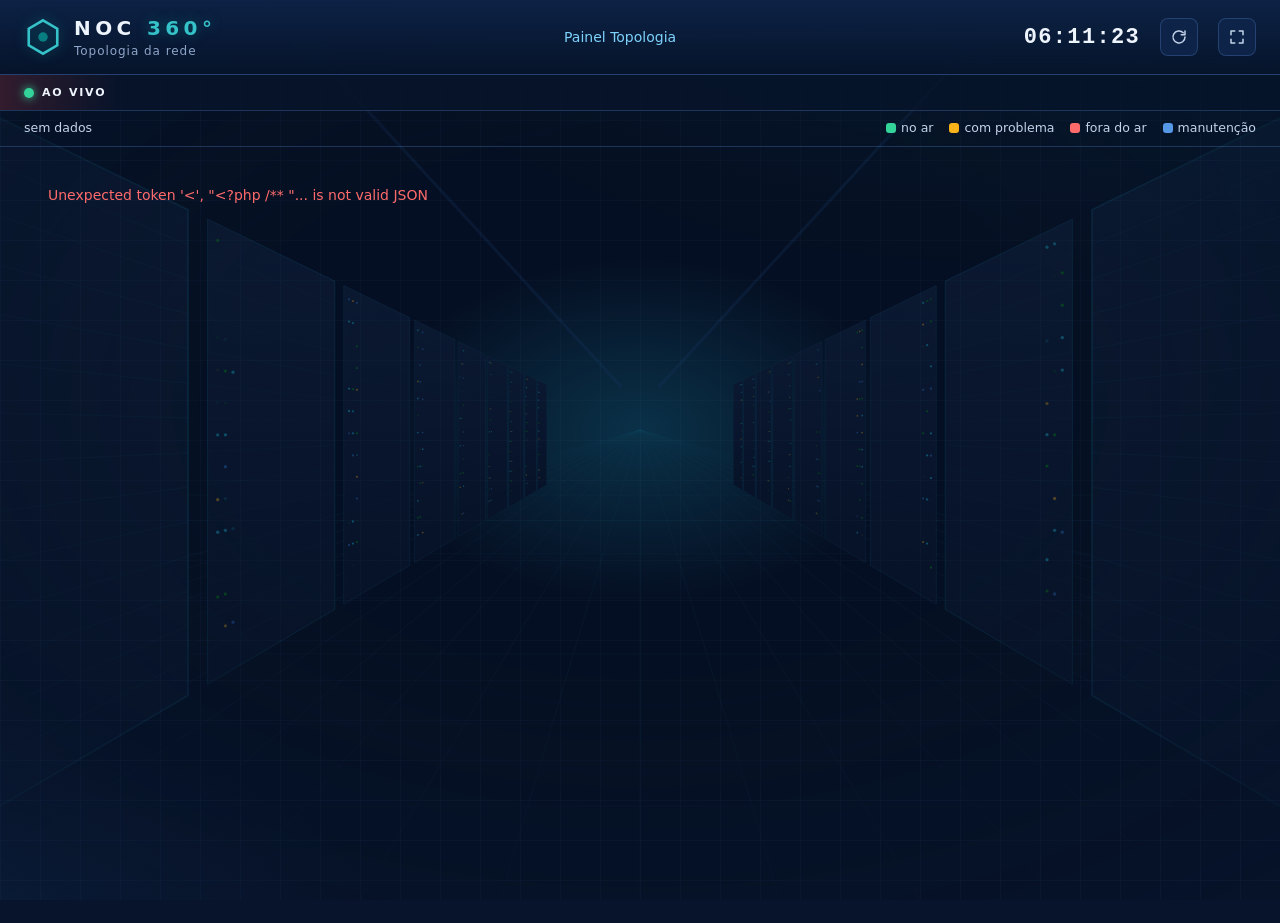
==== commit 052ae04c: "NOC 360 1.4.3: severidades configuráveis (Média no lugar de Atenção) e ficha completa do mapa Co-Aut" ====
--- a/topologia.html
+++ b/topologia.html
@@ -55,9 +55,9 @@
 // com topology_url no config.php, a topologia é a de outro painel dentro desta moldura
 fetch('api.php?action=topo', { cache: 'no-store' }).then((r) => r.json()).then((r) => { if (r && r.url) location.replace('topologia-embed.html'); }).catch(() => {});
 </script>
-<link rel="stylesheet" href="/plugins/datacenter360/css/noc360-alertas.css?v=1.4.2">
+<link rel="stylesheet" href="/plugins/datacenter360/css/noc360-alertas.css?v=1.4.3">
 <script src="ticker.js"></script>
 <script src="mapa.js"></script>
-<script src="/plugins/datacenter360/js/noc360-alertas.js?v=1.4.2"></script>
+<script src="/plugins/datacenter360/js/noc360-alertas.js?v=1.4.3"></script>
 </body>
 </html>
